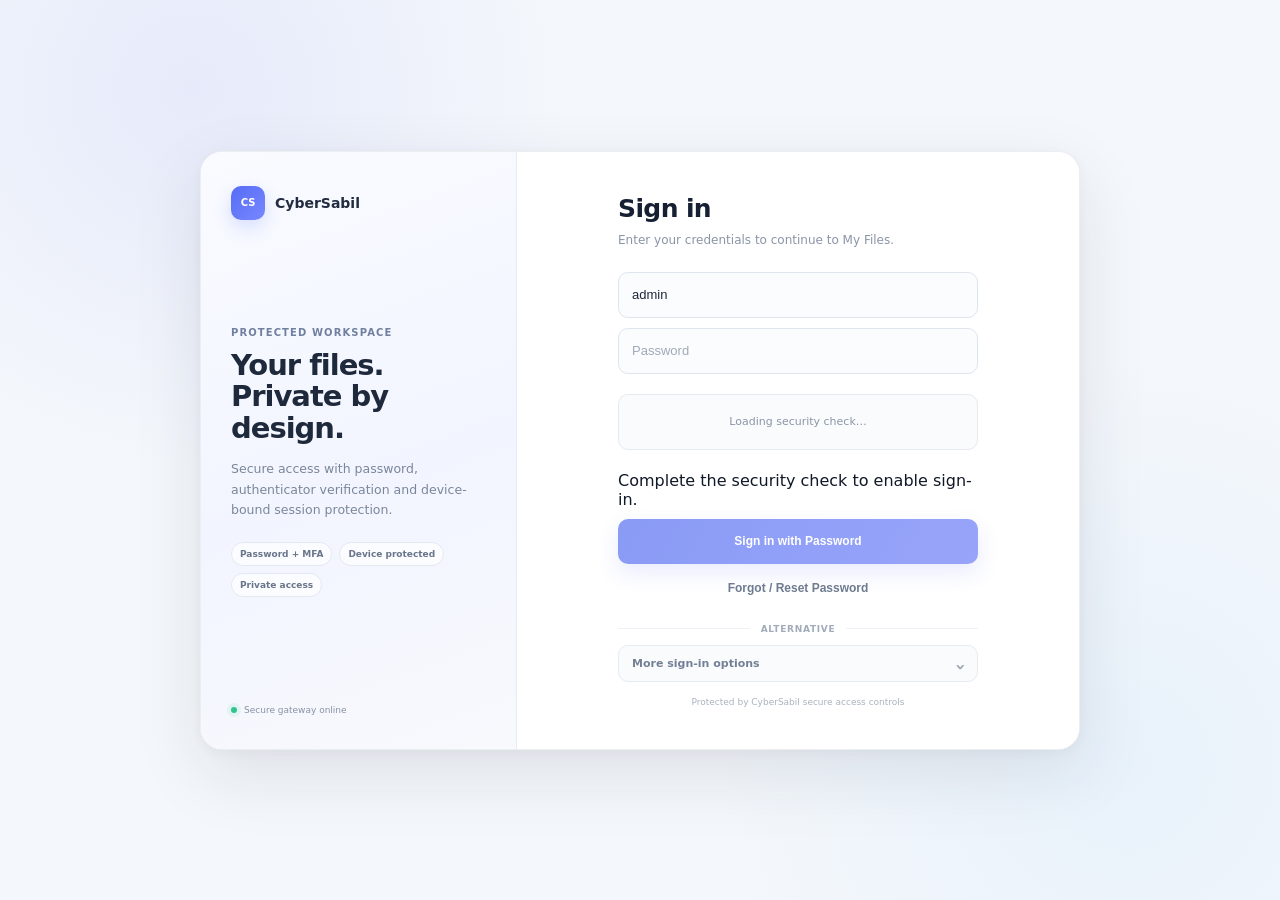
==== index.html @ 6f490ca5 "Refresh password auth asset version for global UX patch" ====
<!doctype html>
<html lang="en">
<head>
<meta charset="utf-8">
<meta name="viewport" content="width=device-width,initial-scale=1,viewport-fit=cover">
<meta name="referrer" content="no-referrer">
<meta http-equiv="Content-Security-Policy" content="default-src 'self'; script-src 'self' https://challenges.cloudflare.com; style-src 'self'; img-src 'self' data:; connect-src https://cybersabil-myfile-gateway.multi4u121.workers.dev https://challenges.cloudflare.com; frame-src https://cybersabil-myfile-gateway.multi4u121.workers.dev https://challenges.cloudflare.com; object-src 'none'; base-uri 'none'; form-action 'none';">
<title>CyberSabil Public Files</title>
<link rel="stylesheet" href="./style.css">
<link rel="stylesheet" href="./premium-auth.css?v=ui2">
</head>
<body>

<header class="topbar">
  <div class="brand">CyberSabil Public Files</div>
  <div class="path" id="breadcrumbs"></div>
  <input id="search" class="search" type="search" placeholder="Search…" autocomplete="off">
  <button class="btn" id="backBtn" type="button">← Back</button>
  <button class="btn" id="refreshBtn" type="button">↻ Refresh</button>
  <button class="btn" id="viewBtn" type="button">☷ List</button>
  <button class="btn" id="logoutBtn" type="button">Logout</button>
</header>

<section id="authLayer" class="auth-layer">
  <div class="auth-card">
    <div class="auth-title">CyberSabil My Files</div>
    <div id="authText" class="auth-text">Checking secure portal…</div>
    <div id="setupBox" class="hidden">
      <label for="setupCode">One-time setup code</label>
      <input id="setupCode" class="auth-input" type="password" autocomplete="off">
      <button id="setupBtn" class="auth-primary" type="button">Create Passkey</button>
    </div>
    <button id="loginBtn" class="auth-primary hidden" type="button">Unlock with Passkey</button>
    <div id="turnstileBox"></div>
    <div id="authMsg" class="auth-msg"></div>
  </div>
</section>

<main id="filesArea" class="content hidden">
  <div id="main" class="loading">Loading files…</div>
</main>

<div id="previewModal" class="preview-modal hidden" role="dialog" aria-modal="true">
  <div class="preview-box">
    <div class="preview-head">
      <div id="previewTitle" class="preview-title">Preview</div>
      <button id="closePreview" class="btn" type="button">Close</button>
    </div>
    <iframe id="previewFrame" title="File preview"></iframe>
  </div>
</div>
<iframe id="downloadFrame" class="download-frame" title="download"></iframe>

<script src="https://challenges.cloudflare.com/turnstile/v0/api.js?render=explicit" defer></script>
<script src="./simplewebauthn-browser.js" defer></script>
<script src="./qrcode.min.js?v=1.5.4"></script>
<script src="./mfa-shim.js?v=qr2"></script>
<script src="./password-auth.js?v=pw3-globalux"></script>
<script src="./premium-auth.js?v=ui2"></script>
<script src="./app.js" defer></script>
</body>
</html>
---- style.css ----
:root{
  --bg:#f4f5f7;--panel:#fff;--line:#d9dde3;--text:#20242a;--muted:#6f7782;
  --accent:#2f6fed;--accent2:#174ea6;--hover:#edf3ff
}
*{box-sizing:border-box}
html,body{margin:0;padding:0}
body{
  font-family:Inter,ui-sans-serif,system-ui,-apple-system,BlinkMacSystemFont,"Segoe UI",Roboto,Arial,sans-serif;
  background:var(--bg);color:var(--text)
}

/* Exactly one ultra-compact top strip, no blank margin above */
.topbar{
  margin:0;
  padding:0 5px;
  height:5mm;
  min-height:5mm;
  max-height:5mm;
  display:flex;
  align-items:center;
  gap:5px;
  overflow:hidden;
  background:#2c2f33;
  color:#fff;
  border-bottom:1px solid #202327
}
.brand{
  font-size:10px;
  line-height:1;
  font-weight:750;
  white-space:nowrap
}
.path{
  display:flex;
  align-items:center;
  gap:1px;
  min-width:0;
  flex:1 1 auto;
  overflow:hidden;
  white-space:nowrap
}
.crumb{
  border:0;
  background:transparent;
  color:#fff;
  border-radius:3px;
  padding:1px 3px;
  cursor:pointer;
  font-size:10px;
  line-height:1;
  font-weight:650;
  white-space:nowrap
}
.crumb:hover{background:#3b4046}
.sep{color:#aeb4bb;font-size:9px;line-height:1}
.btn{
  border:1px solid #555a60;
  background:#3a3e43;
  color:#fff;
  border-radius:3px;
  height:4mm;
  min-height:4mm;
  padding:0 4px;
  cursor:pointer;
  font-size:9px;
  line-height:1;
  font-weight:650;
  white-space:nowrap
}
.btn:disabled{opacity:.4;cursor:not-allowed}

/* Keep search logic available but remove its visual row */
.search{display:none}

.content{padding:5px 6px}
.grid{
  display:grid;
  grid-template-columns:repeat(auto-fill,minmax(105px,1fr));
  gap:4px
}
.item{
  min-height:112px;
  display:flex;
  flex-direction:column;
  align-items:center;
  justify-content:flex-start;
  padding:5px 3px 4px;
  border:1px solid transparent;
  border-radius:6px;
  background:transparent
}
.item.folder{cursor:pointer}
.item:hover{background:var(--hover);border-color:#dbe7ff}
.icon{
  height:42px;
  display:flex;
  align-items:center;
  justify-content:center;
  font-size:38px;
  line-height:1
}
.name{
  margin-top:3px;
  width:100%;
  text-align:center;
  font-size:11px;
  font-weight:700;
  line-height:1.25;
  overflow-wrap:anywhere
}
.sub{
  margin-top:1px;
  width:100%;
  text-align:center;
  font-size:9px;
  color:var(--muted)
}
.actions{
  display:flex;
  gap:3px;
  justify-content:center;
  flex-wrap:nowrap;
  margin-top:4px
}
.action{
  text-decoration:none;
  font-size:9px;
  font-weight:750;
  color:var(--accent);
  border:1px solid #cbdcff;
  background:#fff;
  padding:2px 5px;
  border-radius:4px;
  cursor:pointer
}
.action:hover{background:#f7faff;color:var(--accent2)}
.action.secondary{color:#505761;border-color:#d7dbe1}

.list.grid{
  display:block;
  border:1px solid var(--line);
  border-radius:9px;
  overflow:hidden;
  background:#fff
}
.list .item{
  min-height:auto;
  display:grid;
  grid-template-columns:32px minmax(150px,1fr) 75px 135px 155px;
  align-items:center;
  gap:6px;
  padding:4px 7px;
  border-radius:0;
  border:0;
  border-bottom:1px solid #eceff3
}
.list .item:last-child{border-bottom:0}
.list .icon{height:auto;font-size:22px;justify-content:flex-start}
.list .name,.list .sub{text-align:left;margin:0}
.list .actions{margin:0;justify-content:flex-start}

.empty,.error{
  max-width:720px;
  margin:20px auto;
  text-align:center;
  background:#fff;
  border:1px solid var(--line);
  border-radius:12px;
  padding:16px
}
.loading{
  display:flex;
  justify-content:center;
  align-items:center;
  min-height:100px;
  color:var(--muted);
  font-weight:650
}

@media(max-width:760px){
  .topbar{padding:0 3px;gap:3px}
  .brand{font-size:9px}
  .crumb{font-size:9px;padding:1px 2px}
  .btn{font-size:8px;padding:0 3px}
  .content{padding:4px 5px}
  .grid{grid-template-columns:repeat(auto-fill,minmax(96px,1fr));gap:3px}
  .item{min-height:108px}
  .list .item{grid-template-columns:38px 1fr 95px}
  .list .item .modified,.list .item .actions{display:none}
}

/* Maximum-density file grid */
.grid{align-items:start}
.item{max-width:140px;justify-self:stretch}
.name{min-height:0}
.sub{line-height:1.05}
.actions{width:100%;align-items:center}
.action{line-height:1.05;white-space:nowrap}
@media(min-width:1200px){
  .grid{grid-template-columns:repeat(auto-fill,minmax(100px,1fr))}
  .item{max-width:125px}
}


/* Screenshot-tuned ultra dense layout */
.content{padding:2px 4px}
.grid{
  grid-template-columns:repeat(auto-fill,minmax(82px,1fr));
  gap:2px;
}
.item{
  min-height:78px;
  max-width:none;
  padding:3px 2px 3px;
  border-radius:4px;
}
.icon{
  height:32px;
  font-size:28px;
}
.name{
  margin-top:1px;
  font-size:10px;
  line-height:1.05;
  max-height:22px;
  overflow:hidden;
}
.grid .sub{display:none}
.actions{
  gap:2px;
  margin-top:2px;
  flex-wrap:nowrap;
}
.action{
  font-size:8px;
  line-height:1;
  padding:1px 3px;
  border-radius:3px;
  min-height:15px;
}
.list .sub{display:block}
.list .item{
  min-height:30px;
  grid-template-columns:28px minmax(150px,1fr) 65px 120px 120px;
  gap:4px;
  padding:3px 6px;
}
.list .icon{font-size:18px}
.list .name{font-size:10px;max-height:none}
.list .action{font-size:8px;padding:1px 3px}
@media(min-width:1200px){
  .grid{grid-template-columns:repeat(auto-fill,minmax(80px,1fr))}
}
@media(max-width:760px){
  .grid{grid-template-columns:repeat(auto-fill,minmax(78px,1fr));gap:2px}
  .item{min-height:76px}
}


/* Final compact tuning: same box feel, larger buttons, less inner empty space */
.grid{
  grid-template-columns:repeat(auto-fill,minmax(82px,1fr));
  gap:2px;
}
.item{
  min-height:76px;
  padding:2px 2px 2px !important;
  border-radius:4px;
}
.icon{
  height:28px !important;
  font-size:24px !important;
  margin:0 !important;
}
.name{
  margin-top:0 !important;
  font-size:10px !important;
  line-height:1.02 !important;
  max-height:20px !important;
}
.grid .sub{
  display:none !important;
}
.actions{
  gap:2px !important;
  margin-top:1px !important;
  margin-bottom:0 !important;
  flex-wrap:nowrap !important;
}
.action{
  font-size:9px !important;
  line-height:1 !important;
  padding:2px 5px !important;
  min-height:18px !important;
  border-radius:4px !important;
}
.action.secondary{
  padding:2px 5px !important;
}
@media(max-width:760px){
  .item{
    min-height:74px !important;
    padding:2px 2px 2px !important;
  }
  .action{
    font-size:9px !important;
    padding:2px 4px !important;
    min-height:18px !important;
  }
}


/* Final action-area tightening: use almost full card width for buttons */
.item{
  padding:2px 1px 1px !important;
}
.icon{
  margin-top:0 !important;
  margin-bottom:0 !important;
}
.name{
  margin-top:0 !important;
  margin-bottom:0 !important;
}
.actions{
  width:100% !important;
  padding:0 1px !important;
  gap:2px !important;
  margin-top:1px !important;
  margin-bottom:0 !important;
  justify-content:stretch !important;
  align-items:stretch !important;
}
.action{
  flex:1 1 0 !important;
  min-width:0 !important;
  width:auto !important;
  display:inline-flex !important;
  align-items:center !important;
  justify-content:center !important;
  padding:2px 2px !important;
  min-height:18px !important;
}
.grid .item .actions .action:only-child{
  width:100% !important;
  flex:1 1 100% !important;
}
.grid .item.folder .actions .action{
  flex:1 1 0 !important;
}
@media(max-width:760px){
  .actions{
    width:100% !important;
    padding:0 1px !important;
    gap:2px !important;
  }
  .action{
    padding:2px 2px !important;
    min-height:18px !important;
    flex:1 1 0 !important;
  }
}


/* DEBUG COLOR VERSION - for visual spacing inspection */
body{
  background:#79d96b !important; /* full page green */
}
.topbar{
  background:#1f4d2d !important;
  border-bottom:2px solid #0c2a14 !important;
}
.content{
  background:#8fe487 !important;
}
.grid{
  background:#b8f2b0 !important;
  padding:2px !important;
  border:2px dashed #2e7d32 !important;
}
.item{
  border:2px solid rgba(0,0,0,.18) !important;
}
.grid .item:nth-child(6n+1){background:#ffd6d6 !important;}
.grid .item:nth-child(6n+2){background:#d6e4ff !important;}
.grid .item:nth-child(6n+3){background:#fff0b8 !important;}
.grid .item:nth-child(6n+4){background:#d9f7be !important;}
.grid .item:nth-child(6n+5){background:#f4d6ff !important;}
.grid .item:nth-child(6n+6){background:#d6fff5 !important;}

.icon{
  background:rgba(255,255,255,.45) !important;
  border:1px dashed rgba(0,0,0,.18) !important;
}
.name{
  background:rgba(255,255,255,.55) !important;
  border:1px dashed rgba(0,0,0,.14) !important;
}
.actions{
  background:rgba(0,0,0,.06) !important;
  border:1px dashed rgba(0,0,0,.14) !important;
}
.action{
  border:1px solid rgba(0,0,0,.25) !important;
}
.item.folder .action.secondary{background:#fff !important;color:#000 !important;}
.item.folder .action:not(.secondary){background:#1f6fff !important;color:#fff !important;}
.item:not(.folder) .action.secondary{background:#fff !important;color:#000 !important;}
.item:not(.folder) .action:not(.secondary){background:#ff9f1a !important;color:#111 !important;}

.path{
  background:rgba(255,255,255,.08) !important;
  border:1px dashed rgba(255,255,255,.28) !important;
}
.crumb{
  background:#375f47 !important;
  border:1px solid rgba(255,255,255,.24) !important;
}
.btn{
  background:#4d5966 !important;
  border:1px solid #9fb0bf !important;
}


/* USER-GUIDED TUNING */
.item{
  padding:1px 0 0 0 !important;      /* remove left/right inner margin of pink card */
}
.name{
  margin-top:0 !important;
  margin-bottom:0 !important;
}
.actions{
  width:100% !important;
  padding:0 !important;              /* remove left/right margin around button row */
  margin-top:1px !important;
  margin-bottom:0 !important;
  gap:1px !important;                /* almost no gap between Open and ZIP */
  justify-content:stretch !important;
  align-items:stretch !important;
}
.action{
  flex:1 1 0 !important;
  min-width:0 !important;
  width:auto !important;
  display:flex !important;
  align-items:center !important;
  justify-content:center !important;
  padding:0 1px !important;          /* remove extra padding around text */
  min-height:16px !important;
  line-height:1 !important;
  font-size:10px !important;         /* text slightly larger */
  border-radius:2px !important;
  margin:0 !important;
}
.grid .item .actions .action:only-child{
  flex:1 1 100% !important;
  width:100% !important;
}
.item.folder .actions .action{
  flex:1 1 0 !important;
}


/* EXTRA BUTTON TIGHTENING */
.actions{
  padding:0 !important;
  margin:0 !important;
  gap:1px !important;
}
.action{
  padding:0 !important;              /* remove inner box margin/padding */
  margin:0 !important;
  min-height:14px !important;
  height:14px !important;
  line-height:14px !important;
  font-size:11px !important;         /* bigger text */
  border-radius:1px !important;
  letter-spacing:0 !important;
}
.action.secondary{
  padding:0 !important;
}
.action span{
  margin:0 !important;
  padding:0 !important;
}


/* BUTTON FINAL TIGHTENING */
.action{
  padding:0 !important;              /* remove inner margin/padding */
  margin:0 !important;
  min-height:13px !important;
  height:13px !important;
  line-height:13px !important;
  font-size:12px !important;         /* bigger text */
  font-weight:800 !important;
  border-radius:1px !important;
}
.action.secondary{
  padding:0 !important;
}
.actions{
  gap:1px !important;
  padding:0 !important;
  margin:0 !important;
}


/* Move Open / ZIP / Download row lower inside the card */
.item{
  min-height:82px !important;
}
.actions{
  margin-top:4px !important;   /* push buttons lower */
}


/* FINAL CLEAN PREMIUM THEME + shorter cards */
body{
  background:#f5f7fb !important;
  color:#1f2937 !important;
}
.topbar{
  background:linear-gradient(180deg,#172033 0%, #101827 100%) !important;
  border-bottom:1px solid rgba(255,255,255,.08) !important;
  box-shadow:0 2px 10px rgba(0,0,0,.08) !important;
}
.content{
  background:transparent !important;
}
.grid{
  background:transparent !important;
  border:0 !important;
  padding:2px !important;
}

/* Remove debug backgrounds */
.item,
.grid .item:nth-child(6n+1),
.grid .item:nth-child(6n+2),
.grid .item:nth-child(6n+3),
.grid .item:nth-child(6n+4),
.grid .item:nth-child(6n+5),
.grid .item:nth-child(6n+6){
  background:#ffffff !important;
  border:1px solid #dbe4f0 !important;
  box-shadow:0 1px 2px rgba(16,24,40,.05), 0 3px 10px rgba(16,24,40,.04) !important;
}
.item:hover{
  background:#fbfdff !important;
  border-color:#bfd1ea !important;
  box-shadow:0 2px 6px rgba(16,24,40,.07), 0 6px 18px rgba(16,24,40,.06) !important;
}
.icon,
.name,
.actions,
.path,
.crumb{
  background:transparent !important;
  border-color:transparent !important;
}
.crumb{
  color:#f8fbff !important;
}
.crumb:hover{
  background:rgba(255,255,255,.08) !important;
}
.btn{
  background:#23304a !important;
  border:1px solid rgba(255,255,255,.14) !important;
  color:#fff !important;
}
.btn:hover{
  background:#2b3a58 !important;
}

/* Shorter card from bottom */
.item{
  min-height:74px !important;
  padding:2px 0 0 0 !important;
  border-radius:6px !important;
}
.icon{
  height:24px !important;
  font-size:22px !important;
}
.name{
  margin-top:0 !important;
  margin-bottom:0 !important;
  font-size:10px !important;
  line-height:1.02 !important;
  max-height:20px !important;
}

/* Keep button row lower but remove bottom margin */
.actions{
  width:100% !important;
  padding:0 !important;
  margin-top:4px !important;
  margin-bottom:0 !important;
  gap:1px !important;
}
.action{
  margin:0 !important;
  padding:0 1px !important;
  min-height:13px !important;
  height:13px !important;
  line-height:13px !important;
  font-size:12px !important;
  font-weight:800 !important;
  border-radius:2px !important;
  box-shadow:none !important;
}
.action.secondary{
  background:#ffffff !important;
  color:#0f172a !important;
  border:1px solid #cfd8e6 !important;
}
.item.folder .action:not(.secondary){
  background:linear-gradient(180deg,#3b82f6 0%, #2563eb 100%) !important;
  color:#fff !important;
  border:1px solid #1d4ed8 !important;
}
.item:not(.folder) .action:not(.secondary){
  background:linear-gradient(180deg,#f59e0b 0%, #ea8a00 100%) !important;
  color:#fff !important;
  border:1px solid #cf7500 !important;
}
.action:hover{
  filter:brightness(.98) !important;
}

/* list view */
.list.grid{
  background:#fff !important;
  border:1px solid #dde6f1 !important;
  box-shadow:0 2px 10px rgba(16,24,40,.04) !important;
}
.list .item{
  min-height:28px !important;
  padding:3px 6px !important;
  box-shadow:none !important;
  border-left:0 !important;
  border-right:0 !important;
  border-top:0 !important;
  border-bottom:1px solid #edf2f7 !important;
}
.list .item:last-child{
  border-bottom:0 !important;
}
.list .sub{
  display:block !important;
  color:#64748b !important;
}


/* Softer button text + push button row lower */
.item{
  display:flex !important;
  flex-direction:column !important;
  justify-content:flex-start !important;
  min-height:74px !important;
  padding:2px 0 0 0 !important;
}
.icon{
  margin-bottom:0 !important;
}
.name{
  margin-bottom:0 !important;
}
.actions{
  margin-top:auto !important;   /* push buttons to bottom */
  margin-bottom:0 !important;
  padding-bottom:0 !important;
  width:100% !important;
  gap:1px !important;
}
.action{
  font-size:11px !important;
  font-weight:600 !important;   /* standard, less heavy */
  min-height:13px !important;
  height:13px !important;
  line-height:13px !important;
  padding:0 1px !important;
  margin:0 !important;
}
.action.secondary{
  font-weight:600 !important;
}


/* Premium typography + nicer buttons */
body{
  -webkit-font-smoothing:antialiased;
  -moz-osx-font-smoothing:grayscale;
  text-rendering:optimizeLegibility;
}

.brand{
  font-weight:700 !important;
  letter-spacing:.15px !important;
  color:#f8fbff !important;
}
.crumb{
  font-weight:600 !important;
  letter-spacing:.1px !important;
}
.name{
  font-size:10px !important;
  font-weight:600 !important;
  color:#0f172a !important;
  letter-spacing:.05px !important;
}
.sub{
  color:#64748b !important;
  font-weight:500 !important;
}

.action{
  font-size:10px !important;
  font-weight:600 !important;
  letter-spacing:.1px !important;
  min-height:15px !important;
  height:15px !important;
  line-height:15px !important;
  padding:0 4px !important;
  border-radius:3px !important;
  box-shadow:
    0 1px 1px rgba(16,24,40,.06),
    inset 0 1px 0 rgba(255,255,255,.18) !important;
  transition:all .14s ease !important;
}
.action:hover{
  transform:translateY(-.5px);
  box-shadow:
    0 2px 4px rgba(16,24,40,.10),
    inset 0 1px 0 rgba(255,255,255,.18) !important;
}
.action.secondary{
  background:linear-gradient(180deg,#ffffff 0%, #f5f7fb 100%) !important;
  color:#111827 !important;
  border:1px solid #cfd8e6 !important;
}
.item.folder .action:not(.secondary){
  background:linear-gradient(180deg,#4f8dfd 0%, #2563eb 100%) !important;
  color:#ffffff !important;
  border:1px solid #1d4ed8 !important;
}
.item:not(.folder) .action:not(.secondary){
  background:linear-gradient(180deg,#f8b23e 0%, #f59e0b 100%) !important;
  color:#ffffff !important;
  border:1px solid #d78700 !important;
}
.btn{
  font-weight:600 !important;
  letter-spacing:.1px !important;
}


/* Button row lower in card + responsive confirmation tuning */
.item{
  display:flex !important;
  flex-direction:column !important;
  justify-content:flex-start !important;
  min-height:76px !important;
}
.icon{
  flex:0 0 auto !important;
}
.name{
  flex:0 0 auto !important;
  margin-bottom:0 !important;
}
.actions{
  margin-top:auto !important;   /* push button row to the bottom */
  margin-bottom:0 !important;
  padding-bottom:0 !important;
  width:100% !important;
  gap:1px !important;
}

/* Tablet */
@media (min-width: 761px) and (max-width: 1100px){
  .grid{
    grid-template-columns:repeat(auto-fill,minmax(96px,1fr)) !important;
    gap:4px !important;
  }
  .item{
    min-height:78px !important;
  }
  .action{
    min-height:16px !important;
    height:16px !important;
    line-height:16px !important;
    font-size:10px !important;
  }
}

/* Mobile */
@media (max-width: 760px){
  .topbar{
    height:auto !important;
    min-height:5mm !important;
    max-height:none !important;
    flex-wrap:wrap !important;
    padding:2px 4px !important;
    gap:3px !important;
  }
  .path{
    order:10 !important;
    flex:1 1 100% !important;
  }
  .grid{
    grid-template-columns:repeat(auto-fill,minmax(86px,1fr)) !important;
    gap:3px !important;
  }
  .item{
    min-height:80px !important;
  }
  .action{
    min-height:16px !important;
    height:16px !important;
    line-height:16px !important;
    font-size:10px !important;
  }
}


/* ===== PREMIUM DELUXE THEME ===== */
:root{
  --page-bg-1:#eef4ff;
  --page-bg-2:#f8fbff;
  --page-bg-3:#f3f6fb;
  --card-bg:rgba(255,255,255,.96);
  --card-border:#dbe6f4;
  --card-border-hover:#b8cceb;
  --card-shadow:0 2px 8px rgba(15,23,42,.06), 0 10px 28px rgba(15,23,42,.06);
  --card-shadow-hover:0 4px 12px rgba(15,23,42,.08), 0 16px 36px rgba(37,99,235,.10);
  --text-strong:#0f172a;
  --text-mid:#475569;
  --line-soft:#e8eef7;
  --blue-1:#4f8dfd;
  --blue-2:#2563eb;
  --gold-1:#f8b548;
  --gold-2:#f59e0b;
  --header-1:#0f172a;
  --header-2:#172554;
}

/* Rich page background */
body{
  background:
    radial-gradient(circle at top left, rgba(79,141,253,.18) 0, rgba(79,141,253,0) 28%),
    radial-gradient(circle at top right, rgba(248,181,72,.16) 0, rgba(248,181,72,0) 26%),
    linear-gradient(180deg, var(--page-bg-1) 0%, var(--page-bg-2) 48%, var(--page-bg-3) 100%) !important;
  color:var(--text-strong) !important;
}

/* Premium dark top bar */
.topbar{
  background:
    linear-gradient(180deg, rgba(255,255,255,.05) 0%, rgba(255,255,255,0) 100%),
    linear-gradient(135deg, var(--header-1) 0%, #172554 52%, #1e3a8a 100%) !important;
  border-bottom:1px solid rgba(255,255,255,.08) !important;
  box-shadow:
    0 1px 0 rgba(255,255,255,.06) inset,
    0 10px 24px rgba(15,23,42,.18) !important;
}
.brand{
  color:#ffffff !important;
  font-weight:700 !important;
  letter-spacing:.18px !important;
  text-shadow:0 1px 0 rgba(0,0,0,.2);
}
.path{gap:2px !important}
.crumb{
  color:#eff6ff !important;
  border-radius:4px !important;
  padding:1px 5px !important;
  font-weight:600 !important;
}
.crumb:hover{
  background:rgba(255,255,255,.12) !important;
}
.sep{
  color:rgba(255,255,255,.55) !important;
}

/* Top controls */
.btn{
  background:linear-gradient(180deg, rgba(255,255,255,.14) 0%, rgba(255,255,255,.06) 100%) !important;
  border:1px solid rgba(255,255,255,.16) !important;
  color:#ffffff !important;
  border-radius:5px !important;
  box-shadow:
    0 1px 0 rgba(255,255,255,.08) inset,
    0 1px 2px rgba(0,0,0,.14) !important;
}
.btn:hover{
  background:linear-gradient(180deg, rgba(255,255,255,.20) 0%, rgba(255,255,255,.10) 100%) !important;
}

/* Content spacing */
.content{
  padding:8px 10px !important;
}

/* Rich premium cards */
.grid{
  gap:6px !important;
  background:transparent !important;
  border:0 !important;
}
.item{
  background:var(--card-bg) !important;
  border:1px solid var(--card-border) !important;
  box-shadow:var(--card-shadow) !important;
  backdrop-filter:blur(8px);
  -webkit-backdrop-filter:blur(8px);
  border-radius:8px !important;
  overflow:hidden;
  transition:
    transform .18s ease,
    box-shadow .18s ease,
    border-color .18s ease,
    background .18s ease !important;
}
.item:hover{
  transform:translateY(-1px);
  border-color:var(--card-border-hover) !important;
  box-shadow:var(--card-shadow-hover) !important;
  background:#ffffff !important;
}
.icon{
  position:relative;
}
.icon::before{
  content:"";
  position:absolute;
  inset:0 10%;
  border-radius:8px;
  background:
    linear-gradient(180deg, rgba(79,141,253,.08), rgba(79,141,253,0)),
    linear-gradient(180deg, rgba(255,255,255,.65), rgba(255,255,255,0));
  pointer-events:none;
}
.name{
  color:var(--text-strong) !important;
  font-weight:600 !important;
  letter-spacing:.04px !important;
}
.sub{
  color:var(--text-mid) !important;
}

/* Premium action row */
.actions{
  margin-top:auto !important;
  gap:2px !important;
  padding:0 1px 1px 1px !important;
}
.action{
  font-size:10px !important;
  font-weight:600 !important;
  border-radius:3px !important;
  min-height:16px !important;
  height:16px !important;
  line-height:16px !important;
  padding:0 4px !important;
  box-shadow:
    0 1px 0 rgba(255,255,255,.25) inset,
    0 1px 2px rgba(15,23,42,.08) !important;
  transition:
    transform .14s ease,
    filter .14s ease,
    box-shadow .14s ease !important;
}
.action:hover{
  transform:translateY(-.5px);
  filter:brightness(.99);
  box-shadow:
    0 1px 0 rgba(255,255,255,.24) inset,
    0 2px 5px rgba(15,23,42,.12) !important;
}
.action.secondary{
  background:linear-gradient(180deg,#ffffff 0%, #f5f8fc 100%) !important;
  color:#0f172a !important;
  border:1px solid #d3deec !important;
}
.item.folder .action:not(.secondary){
  background:linear-gradient(180deg, var(--blue-1) 0%, var(--blue-2) 100%) !important;
  color:#ffffff !important;
  border:1px solid #1d4ed8 !important;
}
.item:not(.folder) .action:not(.secondary){
  background:linear-gradient(180deg, var(--gold-1) 0%, var(--gold-2) 100%) !important;
  color:#ffffff !important;
  border:1px solid #d88700 !important;
}

/* Make list view premium too */
.list.grid{
  background:rgba(255,255,255,.94) !important;
  border:1px solid var(--card-border) !important;
  border-radius:10px !important;
  box-shadow:var(--card-shadow) !important;
}
.list .item{
  background:transparent !important;
  box-shadow:none !important;
  border:0 !important;
  border-bottom:1px solid var(--line-soft) !important;
  border-radius:0 !important;
}
.list .item:last-child{
  border-bottom:0 !important;
}

/* Empty/error state refinement */
.empty,.error{
  background:rgba(255,255,255,.94) !important;
  border:1px solid var(--card-border) !important;
  box-shadow:var(--card-shadow) !important;
  color:var(--text-strong) !important;
}
.loading{
  color:#334155 !important;
}

/* Better responsive polish */
@media (min-width: 761px) and (max-width: 1100px){
  .content{padding:7px 8px !important}
  .grid{gap:5px !important}
  .item{border-radius:7px !important}
}
@media (max-width:760px){
  .content{padding:6px 6px !important}
  .grid{gap:4px !important}
  .item{border-radius:7px !important}
  .action{
    min-height:16px !important;
    height:16px !important;
    line-height:16px !important;
  }
}


/* CLEAN THEME: keep hover effects, remove flashy premium background colors */
body{
  background:#f3f4f6 !important;
  color:#111827 !important;
}

.topbar{
  background:#1f2937 !important;
  border-bottom:1px solid #111827 !important;
  box-shadow:none !important;
}
.brand,
.crumb,
.sep,
.btn{
  text-shadow:none !important;
}
.crumb{
  color:#f9fafb !important;
  background:transparent !important;
  border-color:transparent !important;
}
.crumb:hover{
  background:rgba(255,255,255,.08) !important;
}
.btn{
  background:#374151 !important;
  border:1px solid #4b5563 !important;
  color:#ffffff !important;
  box-shadow:none !important;
}
.btn:hover{
  background:#4b5563 !important;
}

.content,
.grid,
.list.grid{
  background:transparent !important;
  border:0 !important;
  box-shadow:none !important;
}

.item,
.grid .item:nth-child(6n+1),
.grid .item:nth-child(6n+2),
.grid .item:nth-child(6n+3),
.grid .item:nth-child(6n+4),
.grid .item:nth-child(6n+5),
.grid .item:nth-child(6n+6){
  background:#ffffff !important;
  border:1px solid #d1d5db !important;
  box-shadow:none !important;
  backdrop-filter:none !important;
  -webkit-backdrop-filter:none !important;
}

/* Keep hover only */
.item:hover{
  background:#ffffff !important;
  border-color:#93c5fd !important;
  box-shadow:0 4px 10px rgba(0,0,0,.08) !important;
  transform:translateY(-1px) !important;
}

.icon::before{
  display:none !important;
}

.name{
  color:#111827 !important;
}
.sub{
  color:#6b7280 !important;
}

/* Clean buttons, hover retained */
.action{
  box-shadow:none !important;
  transition:all .14s ease !important;
}
.action:hover{
  transform:translateY(-.5px) !important;
  box-shadow:0 2px 6px rgba(0,0,0,.12) !important;
  filter:none !important;
}
.action.secondary{
  background:#ffffff !important;
  color:#111827 !important;
  border:1px solid #cbd5e1 !important;
}
.item.folder .action:not(.secondary){
  background:#2563eb !important;
  color:#ffffff !important;
  border:1px solid #1d4ed8 !important;
}
.item:not(.folder) .action:not(.secondary){
  background:#f59e0b !important;
  color:#ffffff !important;
  border:1px solid #d97706 !important;
}

.empty,.error{
  background:#ffffff !important;
  border:1px solid #d1d5db !important;
  box-shadow:none !important;
}
.loading{
  color:#374151 !important;
}


/* MOBILE FIX: always show Open / ZIP / Download actions */
@media (max-width:760px){
  .list .item .actions{
    display:flex !important;
  }

  .list .item{
    grid-template-columns:30px minmax(0,1fr) auto !important;
    gap:4px !important;
    align-items:center !important;
  }

  .list .item .size,
  .list .item .modified{
    display:none !important;
  }

  .list .actions{
    width:auto !important;
    min-width:58px !important;
    margin:0 !important;
    padding:0 !important;
    justify-content:flex-end !important;
  }

  .list .action{
    display:inline-flex !important;
    min-width:27px !important;
    height:17px !important;
    min-height:17px !important;
    line-height:17px !important;
    padding:0 4px !important;
    font-size:10px !important;
  }

  .grid .actions{
    display:flex !important;
  }
}


/* SAME 5mm HEADER HEIGHT + SEARCH IN SAME LINE ON DESKTOP/MOBILE */
.topbar{
  height:5mm !important;
  min-height:5mm !important;
  max-height:5mm !important;
  flex-wrap:nowrap !important;
  padding:0 3px !important;
  gap:3px !important;
  overflow:hidden !important;
}

.brand{
  flex:0 0 auto !important;
}

.path{
  order:0 !important;
  flex:1 1 auto !important;
  min-width:0 !important;
  overflow:hidden !important;
  white-space:nowrap !important;
}

.search{
  display:block !important;
  flex:0 0 105px !important;
  width:105px !important;
  min-width:0 !important;
  height:4mm !important;
  padding:0 5px !important;
  margin:0 !important;
  border:1px solid #4b5563 !important;
  border-radius:4px !important;
  background:#ffffff !important;
  color:#111827 !important;
  font-size:9px !important;
  line-height:1 !important;
  outline:none !important;
}

.search:focus{
  border-color:#60a5fa !important;
  box-shadow:0 0 0 1px rgba(96,165,250,.35) !important;
}

.btn{
  flex:0 0 auto !important;
}

/* Tablet: still exactly one line */
@media (min-width:761px) and (max-width:1100px){
  .topbar{
    height:5mm !important;
    min-height:5mm !important;
    max-height:5mm !important;
    flex-wrap:nowrap !important;
  }
  .search{
    flex-basis:90px !important;
    width:90px !important;
    font-size:8.5px !important;
  }
}

/* Mobile: one line only, same 5mm header */
@media (max-width:760px){
  .topbar{
    height:5mm !important;
    min-height:5mm !important;
    max-height:5mm !important;
    flex-wrap:nowrap !important;
    padding:0 2px !important;
    gap:2px !important;
  }

  .brand{
    font-size:8px !important;
    line-height:1 !important;
  }

  .path{
    order:0 !important;
    flex:1 1 auto !important;
    min-width:0 !important;
  }

  .crumb{
    font-size:8px !important;
    padding:0 2px !important;
  }

  .sep{
    font-size:7px !important;
  }

  .search{
    flex:0 1 72px !important;
    width:72px !important;
    min-width:48px !important;
    height:4mm !important;
    padding:0 3px !important;
    font-size:8px !important;
    border-radius:3px !important;
  }

  .btn{
    height:4mm !important;
    min-height:4mm !important;
    padding:0 3px !important;
    font-size:7.5px !important;
    border-radius:3px !important;
  }
}

/* Very narrow phones: preserve one-line layout */
@media (max-width:420px){
  .brand{font-size:7.5px !important}
  .crumb{font-size:7.5px !important}
  .search{
    flex-basis:58px !important;
    width:58px !important;
    min-width:42px !important;
    font-size:7.5px !important;
  }
  .btn{
    padding:0 2px !important;
    font-size:7px !important;
  }
}


/* === Secure MyFile integration additions === */
.hidden{display:none!important}
.auth-layer{
  position:fixed; inset:5mm 0 0 0; z-index:40;
  display:flex; align-items:flex-start; justify-content:center;
  padding:10vh 12px 24px;
  background:
    radial-gradient(circle at top left, rgba(79,141,253,.18), transparent 30%),
    radial-gradient(circle at top right, rgba(248,181,72,.14), transparent 28%),
    linear-gradient(180deg,#eef4ff 0%,#f8fbff 50%,#f3f6fb 100%);
}
.auth-card{
  width:min(430px,calc(100vw - 24px));
  background:#fff; border:1px solid #dbe6f4; border-radius:10px;
  box-shadow:0 10px 35px rgba(15,23,42,.12);
  padding:18px;
}
.auth-title{font-size:18px;font-weight:750;color:#0f172a;margin-bottom:6px}
.auth-text,.auth-msg{font-size:12px;line-height:1.4;color:#64748b}
.auth-card label{display:block;font-size:11px;font-weight:650;color:#334155;margin:14px 0 5px}
.auth-input{
  width:100%;height:34px;border:1px solid #cbd5e1;border-radius:6px;
  padding:0 9px;background:#fff;color:#0f172a;outline:none;
}
.auth-input:focus{border-color:#60a5fa;box-shadow:0 0 0 2px rgba(96,165,250,.18)}
.auth-primary{
  width:100%;height:34px;margin-top:10px;border:1px solid #1d4ed8;border-radius:6px;
  background:linear-gradient(180deg,#4f8dfd 0%,#2563eb 100%);color:#fff;
  font-weight:700;cursor:pointer;
}
.auth-primary:disabled{opacity:.55;cursor:wait}
.auth-msg{min-height:18px;margin-top:10px;word-break:break-word}
.preview-modal{position:fixed;inset:0;z-index:60;background:rgba(2,6,23,.72);padding:2vh 2vw}
.preview-box{height:96vh;background:#fff;border-radius:8px;overflow:hidden;display:flex;flex-direction:column}
.preview-head{height:34px;min-height:34px;display:flex;align-items:center;gap:6px;padding:3px 5px;background:#101827;color:#fff}
.preview-title{flex:1;min-width:0;overflow:hidden;text-overflow:ellipsis;white-space:nowrap;font-size:11px;font-weight:650}
#previewFrame{width:100%;flex:1;border:0;background:#fff}
.download-frame{position:fixed;width:1px;height:1px;opacity:0;pointer-events:none;left:-20px;top:-20px}
.topbar.auth-mode .path,.topbar.auth-mode .search,.topbar.auth-mode #backBtn,.topbar.auth-mode #refreshBtn,.topbar.auth-mode #viewBtn,.topbar.auth-mode #logoutBtn{visibility:hidden;pointer-events:none}
@media(max-width:760px){
  .auth-layer{padding-top:8vh}
  .preview-modal{padding:0}
  .preview-box{height:100vh;border-radius:0}
}
---- premium-auth.css ----
/* CYBERSABIL_LIGHT_PREMIUM_AUTH_V3 */

:root {
  --bg: #f4f7fb;
  --card: #ffffff;
  --text: #172033;
  --muted: #7b8799;
  --line: #e7ebf1;
  --blue: #4f6df5;
  --blue2: #6b7cff;
}

#authLayer {
  position: fixed !important;
  inset: 0 !important;
  z-index: 999999 !important;
  display: flex !important;
  align-items: center !important;
  justify-content: center !important;
  overflow-y: auto !important;
  padding: 24px !important;
  box-sizing: border-box !important;

  background:
    radial-gradient(circle at 15% 10%, rgba(91,109,245,.09), transparent 28%),
    radial-gradient(circle at 88% 85%, rgba(91,180,255,.08), transparent 30%),
    #f4f7fb !important;
}

#authLayer[hidden],
#authLayer.hidden,
#authLayer.is-hidden {
  display: none !important;
}

#premiumAuthShell {
  width: min(880px, 100%);
  min-height: 505px;

  display: grid;
  grid-template-columns: 36% 64%;

  overflow: hidden;

  border: 1px solid rgba(28,42,66,.08);
  border-radius: 22px;

  background: #fff;

  box-shadow:
    0 24px 70px rgba(27,39,60,.10),
    0 3px 12px rgba(27,39,60,.04);

  animation: cyEnter .3s ease-out;
}

/* LEFT SIDE */

.premiumAuthHero {
  position: relative;

  padding: 34px 30px;

  display: flex;
  flex-direction: column;

  color: var(--text);

  border-right: 1px solid var(--line);

  background:
    linear-gradient(
      160deg,
      #f9fbff 0%,
      #f2f5ff 55%,
      #f8f9fd 100%
    );
}

.premiumBrand {
  display: flex;
  align-items: center;
  gap: 10px;

  font-size: 14px;
  font-weight: 700;
  color: #222c40;
}

.premiumBrandMark {
  width: 34px;
  height: 34px;

  display: grid;
  place-items: center;

  border-radius: 10px;

  color: #fff;
  font-size: 10px;
  font-weight: 800;

  background:
    linear-gradient(135deg,#556df5,#7887ff);

  box-shadow:
    0 7px 18px rgba(85,109,245,.20);
}

.premiumHeroMain {
  margin: auto 0;
}

.premiumEyebrow {
  margin-bottom: 12px;

  font-size: 10px;
  font-weight: 700;

  color: #7180a0;

  text-transform: uppercase;
  letter-spacing: .11em;
}

.premiumHeroMain h1 {
  margin: 0;

  max-width: 270px;

  color: #1e293b;

  font-size: 29px;
  line-height: 1.08;
  font-weight: 650;

  letter-spacing: -.035em;
}

.premiumHeroMain p {
  margin: 15px 0 0;

  max-width: 260px;

  color: #7a8699;

  font-size: 12.5px;
  line-height: 1.65;
}

.premiumTrustRow {
  display: flex;
  flex-wrap: wrap;
  gap: 7px;

  margin-top: 21px;
}

.premiumTrustChip {
  padding: 6px 8px;

  border: 1px solid #e3e8f2;
  border-radius: 999px;

  background: rgba(255,255,255,.72);

  color: #68758a;

  font-size: 9px;
  font-weight: 600;
}

.premiumHeroFoot {
  display: flex;
  align-items: center;
  gap: 7px;

  color: #8792a4;

  font-size: 9px;
}

.premiumLiveDot {
  width: 6px;
  height: 6px;

  border-radius: 50%;

  background: #32c48d;

  box-shadow:
    0 0 0 4px rgba(50,196,141,.09);
}

/* LOGIN SIDE */

.premiumAuthPane {
  display: flex;
  align-items: center;
  justify-content: center;

  padding: 42px 52px;

  background: #fff;
}

.premiumAuthInner {
  width: min(100%, 360px);
}

.premiumAuthTop {
  margin-bottom: 23px;
}

.premiumAuthTop h2 {
  margin: 0;

  color: #172033;

  font-size: 25px;
  line-height: 1.2;
  font-weight: 650;

  letter-spacing: -.025em;
}

.premiumAuthTop p {
  margin: 7px 0 0;

  color: #8a95a6;

  font-size: 12px;
  line-height: 1.5;
}

/* PASSWORD PANEL */

#cybersabilPasswordPanel {
  margin: 0 !important;
  padding: 0 !important;

  border: 0 !important;

  background: transparent !important;
}

#cybersabilPasswordPanel > div:first-child {
  display: none !important;
}

#cybersabilPasswordPanel input {
  width: 100% !important;
  height: 46px !important;

  margin: 0 0 10px !important;
  padding: 0 13px !important;

  box-sizing: border-box !important;

  color: #1d2739 !important;

  font-size: 13px !important;
  font-weight: 450 !important;

  outline: none !important;

  border: 1px solid #dfe5ed !important;
  border-radius: 10px !important;

  background: #fbfcfe !important;

  transition:
    border-color .18s ease,
    box-shadow .18s ease,
    background .18s ease !important;
}

#cybersabilPasswordPanel input::placeholder {
  color: #a0a9b7 !important;
}

#cybersabilPasswordPanel input:focus {
  border-color: #7487f6 !important;

  background: #fff !important;

  box-shadow:
    0 0 0 3px rgba(91,109,245,.09) !important;
}

#cybersabilPasswordPanel button {
  min-height: 45px !important;

  border: 0 !important;
  border-radius: 10px !important;

  font-size: 12px !important;
  font-weight: 650 !important;

  cursor: pointer !important;

  transition:
    transform .14s ease,
    box-shadow .14s ease,
    opacity .14s ease !important;
}

#cybersabilPasswordPanel button:hover {
  transform: translateY(-1px);
}

#cybersabilPasswordPanel button:not(:last-child) {
  color: white !important;

  background:
    linear-gradient(
      120deg,
      #536cf2,
      #687af7
    ) !important;

  box-shadow:
    0 9px 20px rgba(83,108,242,.18) !important;
}

#cybersabilPasswordPanel button:last-child {
  min-height: 34px !important;

  margin-top: 5px !important;

  color: #6f7c90 !important;

  background: transparent !important;

  box-shadow: none !important;
}

#cybersabilPasswordPanel button:last-child:hover {
  color: #4657c8 !important;
}

/* ALTERNATIVE LOGIN */

.premiumDivider {
  display: flex;
  align-items: center;
  gap: 11px;

  margin: 17px 0 11px;

  color: #a1abba;

  font-size: 9px;
  font-weight: 650;

  letter-spacing: .08em;
  text-transform: uppercase;
}

.premiumDivider::before,
.premiumDivider::after {
  content: "";

  flex: 1;
  height: 1px;

  background: #edf0f4;
}

#premiumAuthOptions {
  border: 1px solid #e7ebf1;
  border-radius: 10px;

  background: #fafbfd;

  overflow: hidden;
}

#premiumAuthOptions summary {
  position: relative;

  padding: 11px 13px;

  cursor: pointer;

  list-style: none;

  color: #738095;

  font-size: 11px;
  font-weight: 550;
}

#premiumAuthOptions summary::-webkit-details-marker {
  display: none;
}

#premiumAuthOptions summary::after {
  content: "›";

  position: absolute;
  right: 13px;

  color: #9aa4b3;

  font-size: 17px;

  transform: rotate(90deg);

  transition: transform .18s ease;
}

#premiumAuthOptions[open] summary::after {
  transform: rotate(-90deg);
}

#premiumPasskeyMount {
  padding: 0 10px 10px;
}

#loginBtn {
  width: 100% !important;
  min-height: 40px !important;

  margin: 0 !important;

  border: 1px solid #e1e6ed !important;
  border-radius: 9px !important;

  color: #566276 !important;

  background: #fff !important;

  box-shadow: none !important;

  font-size: 11px !important;
  font-weight: 600 !important;
}

#loginBtn:hover {
  background: #f5f7fa !important;
}

.premiumAuthFoot {
  margin-top: 15px;

  text-align: center;

  color: #aab2be;

  font-size: 9px;
}

/* Hide old auth fragments */

.premiumLegacyHidden {
  display: none !important;
}

@keyframes cyEnter {
  from {
    opacity: 0;
    transform: translateY(8px);
  }

  to {
    opacity: 1;
    transform: translateY(0);
  }
}

/* TABLET */

@media (max-width: 800px) {

  #authLayer {
    padding: 18px !important;
  }

  #premiumAuthShell {
    width: min(600px,100%);

    grid-template-columns: 1fr;

    min-height: auto;
  }

  .premiumAuthHero {
    padding: 23px 27px;

    border-right: 0;
    border-bottom: 1px solid var(--line);
  }

  .premiumHeroMain {
    margin: 21px 0 0;
  }

  .premiumHeroMain h1 {
    max-width: none;

    font-size: 26px;
  }

  .premiumHeroMain p {
    max-width: 470px;
  }

  .premiumTrustRow {
    margin-top: 15px;
  }

  .premiumHeroFoot {
    display: none;
  }

  .premiumAuthPane {
    padding: 32px 34px 36px;
  }
}

/* PHONE */

@media (max-width: 520px) {

  #authLayer {
    padding: 12px !important;

    align-items: flex-start !important;
  }

  #premiumAuthShell {
    width: 100%;

    margin: auto;

    border-radius: 17px;
  }

  .premiumAuthHero {
    padding: 18px 19px;
  }

  .premiumBrandMark {
    width: 31px;
    height: 31px;
  }

  .premiumHeroMain {
    margin-top: 16px;
  }

  .premiumEyebrow {
    display: none;
  }

  .premiumHeroMain h1 {
    font-size: 22px;
  }

  .premiumHeroMain p {
    display: none;
  }

  .premiumTrustRow {
    margin-top: 12px;
  }

  .premiumTrustChip {
    font-size: 8px;
  }

  .premiumAuthPane {
    padding: 26px 19px 29px;
  }

  .premiumAuthTop {
    margin-bottom: 20px;
  }

  .premiumAuthTop h2 {
    font-size: 22px;
  }

  .premiumAuthTop p {
    font-size: 11px;
  }

  #cybersabilPasswordPanel input {
    height: 45px !important;
  }
}

@media (max-width: 360px) {

  #authLayer {
    padding: 0 !important;
  }

  #premiumAuthShell {
    min-height: 100dvh;

    border: 0;
    border-radius: 0;
  }

  .premiumTrustChip:nth-child(3) {
    display: none;
  }
}

@media (prefers-reduced-motion: reduce) {
  *,
  *::before,
  *::after {
    animation-duration: .01ms !important;
    transition-duration: .01ms !important;
  }
}
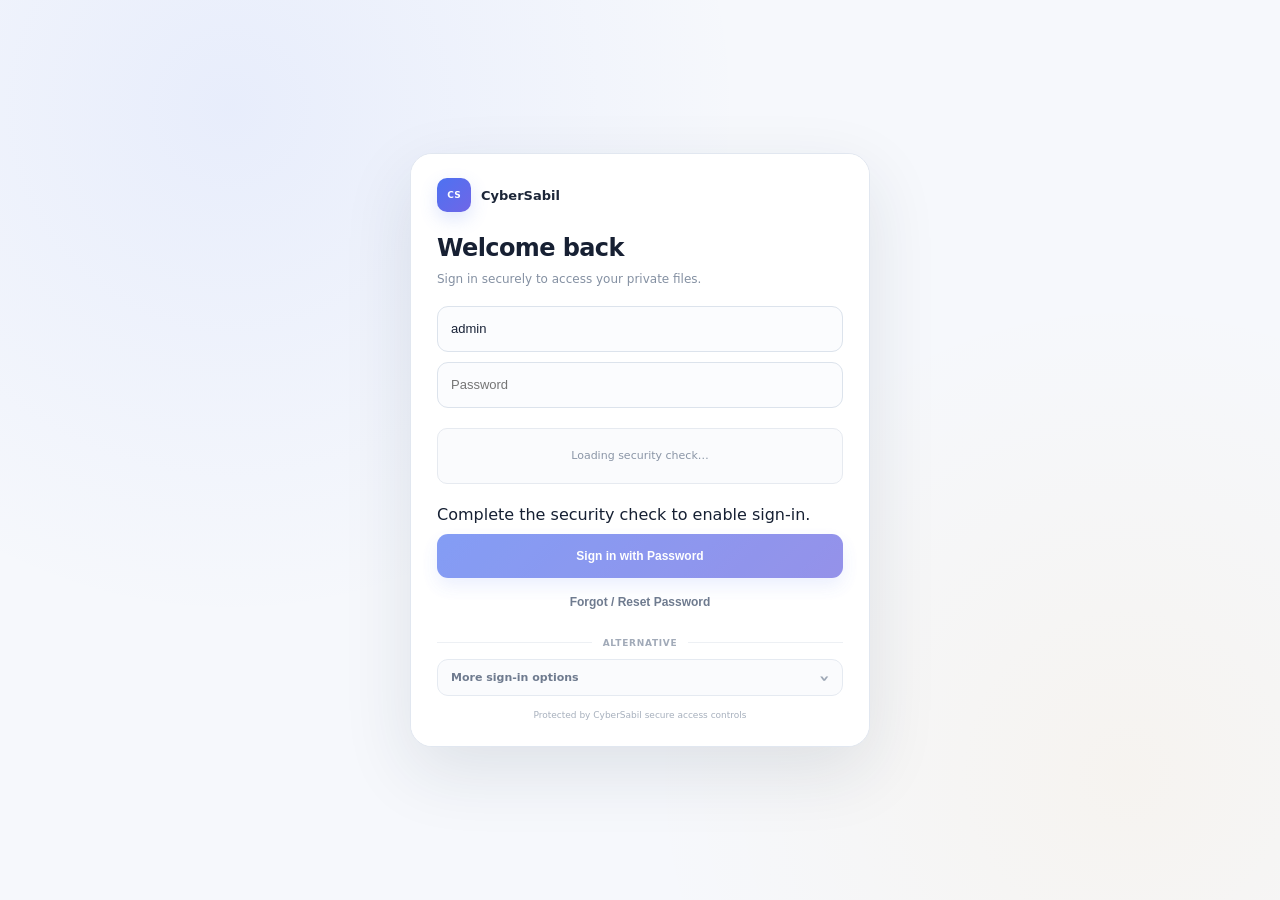
==== commit 03f176fa: "Cache-bust Ultra Premium UI assets" ====
--- a/index.html
+++ b/index.html
@@ -6,8 +6,8 @@
 <meta name="referrer" content="no-referrer">
 <meta http-equiv="Content-Security-Policy" content="default-src 'self'; script-src 'self' https://challenges.cloudflare.com; style-src 'self'; img-src 'self' data:; connect-src https://cybersabil-myfile-gateway.multi4u121.workers.dev https://challenges.cloudflare.com; frame-src https://cybersabil-myfile-gateway.multi4u121.workers.dev https://challenges.cloudflare.com; object-src 'none'; base-uri 'none'; form-action 'none';">
 <title>CyberSabil Public Files</title>
-<link rel="stylesheet" href="./style.css">
-<link rel="stylesheet" href="./premium-auth.css?v=ui2">
+<link rel="stylesheet" href="./style.css?v=ultra1">
+<link rel="stylesheet" href="./premium-auth.css?v=ultra1">
 </head>
 <body>
 
@@ -55,8 +55,8 @@
 <script src="./simplewebauthn-browser.js" defer></script>
 <script src="./qrcode.min.js?v=1.5.4"></script>
 <script src="./mfa-shim.js?v=qr2"></script>
-<script src="./password-auth.js?v=pw3-globalux"></script>
-<script src="./premium-auth.js?v=ui2"></script>
-<script src="./app.js" defer></script>
+<script src="./password-auth.js?v=ultra1"></script>
+<script src="./premium-auth.js?v=ultra1"></script>
+<script src="./app.js?v=ultra1" defer></script>
 </body>
 </html>
--- a/style.css
+++ b/style.css
@@ -1,1378 +1,607 @@
+/* CYBERSABIL_ULTRA_PREMIUM_FILES_V1 */
 
 :root{
-  --bg:#f4f5f7;--panel:#fff;--line:#d9dde3;--text:#20242a;--muted:#6f7782;
-  --accent:#2f6fed;--accent2:#174ea6;--hover:#edf3ff
-}
+  --cy-bg:#f6f8fc;
+  --cy-surface:#ffffff;
+  --cy-surface-soft:#f9fbfe;
+  --cy-line:#e6ebf2;
+  --cy-line-strong:#d6deea;
+  --cy-text:#162033;
+  --cy-muted:#778397;
+  --cy-subtle:#9aa5b5;
+  --cy-blue:#3f6df6;
+  --cy-blue-2:#315bd8;
+  --cy-orange:#f59e0b;
+  --cy-orange-2:#db8700;
+  --cy-green:#22a06b;
+  --cy-danger:#d84b4b;
+  --cy-shadow:0 8px 26px rgba(27,39,64,.07);
+  --cy-shadow-hover:0 14px 34px rgba(27,39,64,.11);
+  --cy-radius:16px;
+  --cy-fast:160ms cubic-bezier(.2,.8,.2,1);
+}
+
 *{box-sizing:border-box}
-html,body{margin:0;padding:0}
+
+html,body{
+  margin:0;
+  min-height:100%;
+  background:var(--cy-bg);
+  color:var(--cy-text);
+  font-family:Inter,ui-sans-serif,system-ui,-apple-system,BlinkMacSystemFont,"Segoe UI",Roboto,Arial,sans-serif;
+  -webkit-font-smoothing:antialiased;
+  text-rendering:optimizeLegibility;
+}
+
 body{
-  font-family:Inter,ui-sans-serif,system-ui,-apple-system,BlinkMacSystemFont,"Segoe UI",Roboto,Arial,sans-serif;
-  background:var(--bg);color:var(--text)
-}
-
-/* Exactly one ultra-compact top strip, no blank margin above */
+  background:
+    radial-gradient(circle at 8% 0%,rgba(63,109,246,.055),transparent 28rem),
+    radial-gradient(circle at 95% 10%,rgba(245,158,11,.045),transparent 28rem),
+    var(--cy-bg);
+}
+
+/* ---------- Workspace header ---------- */
+
 .topbar{
-  margin:0;
-  padding:0 5px;
-  height:5mm;
-  min-height:5mm;
-  max-height:5mm;
+  position:sticky;
+  top:0;
+  z-index:30;
+  min-height:56px;
+  padding:8px 16px;
+  display:grid;
+  grid-template-columns:auto minmax(120px,1fr) minmax(180px,300px) auto auto auto auto auto;
+  gap:8px;
+  align-items:center;
+  background:rgba(255,255,255,.94);
+  border-bottom:1px solid rgba(214,222,234,.86);
+  box-shadow:0 4px 18px rgba(28,39,60,.045);
+  backdrop-filter:blur(18px);
+  -webkit-backdrop-filter:blur(18px);
+}
+
+.brand{
   display:flex;
   align-items:center;
-  gap:5px;
+  gap:9px;
+  white-space:nowrap;
+  color:var(--cy-text);
+  font-size:13px;
+  font-weight:720;
+  letter-spacing:-.01em;
+}
+.brand::before{
+  content:"CS";
+  width:30px;
+  height:30px;
+  display:grid;
+  place-items:center;
+  border-radius:9px;
+  background:linear-gradient(135deg,#4f72ef,#6d65e8);
+  color:#fff;
+  font-size:9px;
+  font-weight:850;
+  box-shadow:0 6px 16px rgba(79,114,239,.19);
+}
+
+.path{
+  min-width:0;
+  display:flex;
+  align-items:center;
+  gap:2px;
   overflow:hidden;
-  background:#2c2f33;
-  color:#fff;
-  border-bottom:1px solid #202327
-}
-.brand{
-  font-size:10px;
-  line-height:1;
-  font-weight:750;
-  white-space:nowrap
-}
-.path{
-  display:flex;
-  align-items:center;
-  gap:1px;
+  white-space:nowrap;
+}
+
+.crumb{
+  flex:0 0 auto;
+  max-width:190px;
+  overflow:hidden;
+  text-overflow:ellipsis;
+  white-space:nowrap;
+  border:0;
+  border-radius:8px;
+  padding:6px 8px;
+  background:transparent;
+  color:#59677d;
+  font-size:11px;
+  font-weight:570;
+  cursor:pointer;
+  transition:background var(--cy-fast),color var(--cy-fast);
+}
+.crumb:hover{background:#f0f4fa;color:#24314a}
+.sep{color:#b3bcc9;font-size:12px}
+
+.search{
+  display:block;
+  width:100%;
+  height:38px;
   min-width:0;
-  flex:1 1 auto;
-  overflow:hidden;
-  white-space:nowrap
-}
-.crumb{
-  border:0;
-  background:transparent;
-  color:#fff;
-  border-radius:3px;
-  padding:1px 3px;
+  padding:0 38px 0 13px;
+  border:1px solid var(--cy-line-strong);
+  border-radius:11px;
+  outline:none;
+  background:#fbfcfe;
+  color:var(--cy-text);
+  font-size:12px;
+  transition:border-color var(--cy-fast),box-shadow var(--cy-fast),background var(--cy-fast);
+}
+.search::placeholder{color:#a2acba}
+.search:focus{
+  background:#fff;
+  border-color:#8da5fb;
+  box-shadow:0 0 0 4px rgba(63,109,246,.08);
+}
+
+.btn{
+  height:36px;
+  min-width:36px;
+  padding:0 10px;
+  border:1px solid var(--cy-line);
+  border-radius:10px;
+  background:#fff;
+  color:#536078;
+  font-size:11px;
+  font-weight:620;
+  white-space:nowrap;
   cursor:pointer;
-  font-size:10px;
-  line-height:1;
-  font-weight:650;
-  white-space:nowrap
-}
-.crumb:hover{background:#3b4046}
-.sep{color:#aeb4bb;font-size:9px;line-height:1}
-.btn{
-  border:1px solid #555a60;
-  background:#3a3e43;
-  color:#fff;
-  border-radius:3px;
-  height:4mm;
-  min-height:4mm;
-  padding:0 4px;
-  cursor:pointer;
-  font-size:9px;
-  line-height:1;
-  font-weight:650;
-  white-space:nowrap
-}
-.btn:disabled{opacity:.4;cursor:not-allowed}
-
-/* Keep search logic available but remove its visual row */
-.search{display:none}
-
-.content{padding:5px 6px}
+  transition:transform var(--cy-fast),background var(--cy-fast),border-color var(--cy-fast),box-shadow var(--cy-fast);
+}
+.btn:hover{
+  transform:translateY(-1px);
+  background:#f8faff;
+  border-color:#cad5e6;
+  box-shadow:0 4px 10px rgba(26,38,60,.055);
+}
+.btn:active{transform:translateY(0)}
+.btn:disabled{opacity:.42;cursor:not-allowed;transform:none;box-shadow:none}
+
+#logoutBtn{color:#8b4b4b}
+#changePasswordBtn{color:#44526a}
+
+/* ---------- Content ---------- */
+
+.content{
+  width:min(1520px,100%);
+  margin:0 auto;
+  padding:18px;
+}
+
 .grid{
   display:grid;
-  grid-template-columns:repeat(auto-fill,minmax(105px,1fr));
-  gap:4px
-}
+  grid-template-columns:repeat(auto-fill,minmax(210px,1fr));
+  gap:12px;
+  align-items:stretch;
+}
+
 .item{
-  min-height:112px;
+  position:relative;
+  min-width:0;
+  min-height:146px;
+  display:grid;
+  grid-template-columns:46px minmax(0,1fr);
+  grid-template-rows:auto auto 1fr auto;
+  column-gap:12px;
+  padding:16px;
+  border:1px solid var(--cy-line);
+  border-radius:var(--cy-radius);
+  background:rgba(255,255,255,.98);
+  box-shadow:0 2px 8px rgba(25,37,59,.035);
+  overflow:hidden;
+  outline:none;
+  transition:transform var(--cy-fast),box-shadow var(--cy-fast),border-color var(--cy-fast),background var(--cy-fast);
+}
+.item:hover,.item:focus-visible{
+  transform:translateY(-2px);
+  border-color:#ccd8e9;
+  box-shadow:var(--cy-shadow-hover);
+  background:#fff;
+}
+.item:focus-visible{
+  box-shadow:0 0 0 4px rgba(63,109,246,.09),var(--cy-shadow-hover);
+}
+
+.icon{
+  grid-column:1;
+  grid-row:1 / span 3;
+  width:46px;
+  height:46px;
+  display:grid;
+  place-items:center;
+  border-radius:13px;
+  background:#f4f7fb;
+  color:#44526a;
+  font-size:26px;
+  line-height:1;
+}
+.folder .icon{
+  background:#f1f5ff;
+  color:var(--cy-blue);
+}
+
+.name{
+  grid-column:2;
+  grid-row:1;
+  min-width:0;
+  margin:2px 0 0;
+  color:var(--cy-text);
+  font-size:12.5px;
+  line-height:1.35;
+  font-weight:650;
+  overflow:hidden;
+  text-overflow:ellipsis;
+  white-space:nowrap;
+}
+
+.sub{
+  grid-column:2;
+  grid-row:2;
+  margin-top:4px;
+  color:var(--cy-muted);
+  font-size:10.5px;
+  line-height:1.3;
+}
+.modified{display:none}
+
+.actions{
+  grid-column:1 / -1;
+  grid-row:4;
+  display:flex;
+  gap:8px;
+  margin-top:16px;
+}
+
+.action{
+  flex:1 1 0;
+  min-width:0;
+  height:35px;
+  padding:0 12px;
+  display:inline-flex;
+  align-items:center;
+  justify-content:center;
+  border:1px solid transparent;
+  border-radius:10px;
+  background:var(--cy-blue);
+  color:#fff;
+  font-size:11px;
+  font-weight:660;
+  white-space:nowrap;
+  cursor:pointer;
+  transition:transform var(--cy-fast),box-shadow var(--cy-fast),background var(--cy-fast),border-color var(--cy-fast);
+}
+.action:hover{
+  transform:translateY(-1px);
+  background:var(--cy-blue-2);
+  box-shadow:0 7px 16px rgba(63,109,246,.16);
+}
+.action:active{transform:translateY(0)}
+.action.secondary{
+  background:#fff;
+  color:#4d5b72;
+  border-color:var(--cy-line-strong);
+}
+.action.secondary:hover{
+  color:#283650;
+  background:#f8faff;
+  border-color:#c4d0e2;
+  box-shadow:0 5px 12px rgba(33,46,69,.06);
+}
+.item:not(.folder) .action:not(.secondary){
+  background:var(--cy-orange);
+}
+.item:not(.folder) .action:not(.secondary):hover{
+  background:var(--cy-orange-2);
+  box-shadow:0 7px 16px rgba(245,158,11,.18);
+}
+
+/* ---------- Premium list mode ---------- */
+
+.list.grid{
+  display:block;
+  overflow:hidden;
+  border:1px solid var(--cy-line);
+  border-radius:16px;
+  background:rgba(255,255,255,.98);
+  box-shadow:0 5px 20px rgba(25,37,59,.045);
+}
+
+.list .item{
+  min-height:66px;
+  display:grid;
+  grid-template-columns:42px minmax(0,1fr) 90px minmax(190px,260px);
+  grid-template-rows:1fr;
+  gap:12px;
+  align-items:center;
+  padding:10px 14px;
+  border:0;
+  border-bottom:1px solid #edf1f6;
+  border-radius:0;
+  background:#fff;
+  box-shadow:none;
+}
+.list .item:last-child{border-bottom:0}
+.list .item:hover,.list .item:focus-visible{
+  transform:none;
+  background:#fafcff;
+  box-shadow:none;
+  border-color:#edf1f6;
+}
+
+.list .icon{
+  grid-column:1;
+  grid-row:1;
+  width:38px;
+  height:38px;
+  border-radius:11px;
+  font-size:21px;
+}
+.list .name{
+  grid-column:2;
+  grid-row:1;
+  margin:0;
+  font-size:12px;
+}
+.list .sub.size{
+  grid-column:3;
+  grid-row:1;
+  margin:0;
+  font-size:10.5px;
+  text-align:left;
+}
+.list .modified{display:none}
+.list .actions{
+  grid-column:4;
+  grid-row:1;
+  margin:0;
+  justify-content:flex-end;
+}
+.list .action{
+  flex:0 0 auto;
+  min-width:88px;
+  height:34px;
+}
+
+/* ---------- States ---------- */
+
+.loading,.empty,.error{
+  min-height:220px;
+  display:flex;
+  align-items:center;
+  justify-content:center;
+  text-align:center;
+  border:1px solid var(--cy-line);
+  border-radius:16px;
+  background:rgba(255,255,255,.92);
+  color:var(--cy-muted);
+  font-size:12px;
+  box-shadow:0 4px 16px rgba(25,37,59,.035);
+}
+
+.cy-skeleton-grid{
+  display:grid;
+  grid-template-columns:repeat(auto-fill,minmax(210px,1fr));
+  gap:12px;
+}
+.cy-skeleton{
+  height:146px;
+  border:1px solid var(--cy-line);
+  border-radius:16px;
+  background:
+    linear-gradient(90deg,#f8fafc 25%,#eef2f7 37%,#f8fafc 63%);
+  background-size:400% 100%;
+  animation:cy-shimmer 1.15s ease-in-out infinite;
+}
+@keyframes cy-shimmer{
+  0%{background-position:100% 0}
+  100%{background-position:0 0}
+}
+
+.cy-auth-handoff{
+  opacity:.3!important;
+  transform:scale(.992)!important;
+  transition:opacity .18s ease,transform .18s ease!important;
+}
+
+/* ---------- Preview ---------- */
+
+.preview-modal{
+  position:fixed;
+  inset:0;
+  z-index:60;
+  display:flex;
+  align-items:center;
+  justify-content:center;
+  padding:24px;
+  background:rgba(18,24,35,.62);
+  backdrop-filter:blur(7px);
+  -webkit-backdrop-filter:blur(7px);
+}
+.preview-box{
+  width:min(1180px,100%);
+  height:min(88vh,860px);
+  overflow:hidden;
   display:flex;
   flex-direction:column;
-  align-items:center;
-  justify-content:flex-start;
-  padding:5px 3px 4px;
-  border:1px solid transparent;
-  border-radius:6px;
-  background:transparent
-}
-.item.folder{cursor:pointer}
-.item:hover{background:var(--hover);border-color:#dbe7ff}
-.icon{
-  height:42px;
+  border:1px solid rgba(255,255,255,.4);
+  border-radius:18px;
+  background:#fff;
+  box-shadow:0 30px 90px rgba(12,19,31,.28);
+}
+.preview-head{
+  min-height:50px;
   display:flex;
   align-items:center;
-  justify-content:center;
-  font-size:38px;
-  line-height:1
-}
-.name{
-  margin-top:3px;
-  width:100%;
-  text-align:center;
-  font-size:11px;
-  font-weight:700;
-  line-height:1.25;
-  overflow-wrap:anywhere
-}
-.sub{
-  margin-top:1px;
-  width:100%;
-  text-align:center;
-  font-size:9px;
-  color:var(--muted)
-}
-.actions{
-  display:flex;
-  gap:3px;
-  justify-content:center;
-  flex-wrap:nowrap;
-  margin-top:4px
-}
-.action{
-  text-decoration:none;
-  font-size:9px;
-  font-weight:750;
-  color:var(--accent);
-  border:1px solid #cbdcff;
+  gap:10px;
+  padding:8px 10px 8px 16px;
+  border-bottom:1px solid var(--cy-line);
   background:#fff;
-  padding:2px 5px;
-  border-radius:4px;
-  cursor:pointer
-}
-.action:hover{background:#f7faff;color:var(--accent2)}
-.action.secondary{color:#505761;border-color:#d7dbe1}
-
-.list.grid{
-  display:block;
-  border:1px solid var(--line);
-  border-radius:9px;
+  color:var(--cy-text);
+}
+.preview-title{
+  flex:1;
+  min-width:0;
   overflow:hidden;
-  background:#fff
-}
-.list .item{
-  min-height:auto;
-  display:grid;
-  grid-template-columns:32px minmax(150px,1fr) 75px 135px 155px;
-  align-items:center;
-  gap:6px;
-  padding:4px 7px;
-  border-radius:0;
-  border:0;
-  border-bottom:1px solid #eceff3
-}
-.list .item:last-child{border-bottom:0}
-.list .icon{height:auto;font-size:22px;justify-content:flex-start}
-.list .name,.list .sub{text-align:left;margin:0}
-.list .actions{margin:0;justify-content:flex-start}
-
-.empty,.error{
-  max-width:720px;
-  margin:20px auto;
-  text-align:center;
-  background:#fff;
-  border:1px solid var(--line);
-  border-radius:12px;
-  padding:16px
-}
-.loading{
-  display:flex;
-  justify-content:center;
-  align-items:center;
-  min-height:100px;
-  color:var(--muted);
-  font-weight:650
-}
-
-@media(max-width:760px){
-  .topbar{padding:0 3px;gap:3px}
-  .brand{font-size:9px}
-  .crumb{font-size:9px;padding:1px 2px}
-  .btn{font-size:8px;padding:0 3px}
-  .content{padding:4px 5px}
-  .grid{grid-template-columns:repeat(auto-fill,minmax(96px,1fr));gap:3px}
-  .item{min-height:108px}
-  .list .item{grid-template-columns:38px 1fr 95px}
-  .list .item .modified,.list .item .actions{display:none}
-}
-
-/* Maximum-density file grid */
-.grid{align-items:start}
-.item{max-width:140px;justify-self:stretch}
-.name{min-height:0}
-.sub{line-height:1.05}
-.actions{width:100%;align-items:center}
-.action{line-height:1.05;white-space:nowrap}
-@media(min-width:1200px){
-  .grid{grid-template-columns:repeat(auto-fill,minmax(100px,1fr))}
-  .item{max-width:125px}
-}
-
-
-/* Screenshot-tuned ultra dense layout */
-.content{padding:2px 4px}
-.grid{
-  grid-template-columns:repeat(auto-fill,minmax(82px,1fr));
-  gap:2px;
-}
-.item{
-  min-height:78px;
-  max-width:none;
-  padding:3px 2px 3px;
-  border-radius:4px;
-}
-.icon{
-  height:32px;
-  font-size:28px;
-}
-.name{
-  margin-top:1px;
-  font-size:10px;
-  line-height:1.05;
-  max-height:22px;
-  overflow:hidden;
-}
-.grid .sub{display:none}
-.actions{
-  gap:2px;
-  margin-top:2px;
-  flex-wrap:nowrap;
-}
-.action{
-  font-size:8px;
-  line-height:1;
-  padding:1px 3px;
-  border-radius:3px;
-  min-height:15px;
-}
-.list .sub{display:block}
-.list .item{
-  min-height:30px;
-  grid-template-columns:28px minmax(150px,1fr) 65px 120px 120px;
-  gap:4px;
-  padding:3px 6px;
-}
-.list .icon{font-size:18px}
-.list .name{font-size:10px;max-height:none}
-.list .action{font-size:8px;padding:1px 3px}
-@media(min-width:1200px){
-  .grid{grid-template-columns:repeat(auto-fill,minmax(80px,1fr))}
-}
-@media(max-width:760px){
-  .grid{grid-template-columns:repeat(auto-fill,minmax(78px,1fr));gap:2px}
-  .item{min-height:76px}
-}
-
-
-/* Final compact tuning: same box feel, larger buttons, less inner empty space */
-.grid{
-  grid-template-columns:repeat(auto-fill,minmax(82px,1fr));
-  gap:2px;
-}
-.item{
-  min-height:76px;
-  padding:2px 2px 2px !important;
-  border-radius:4px;
-}
-.icon{
-  height:28px !important;
-  font-size:24px !important;
-  margin:0 !important;
-}
-.name{
-  margin-top:0 !important;
-  font-size:10px !important;
-  line-height:1.02 !important;
-  max-height:20px !important;
-}
-.grid .sub{
-  display:none !important;
-}
-.actions{
-  gap:2px !important;
-  margin-top:1px !important;
-  margin-bottom:0 !important;
-  flex-wrap:nowrap !important;
-}
-.action{
-  font-size:9px !important;
-  line-height:1 !important;
-  padding:2px 5px !important;
-  min-height:18px !important;
-  border-radius:4px !important;
-}
-.action.secondary{
-  padding:2px 5px !important;
-}
-@media(max-width:760px){
-  .item{
-    min-height:74px !important;
-    padding:2px 2px 2px !important;
-  }
-  .action{
-    font-size:9px !important;
-    padding:2px 4px !important;
-    min-height:18px !important;
-  }
-}
-
-
-/* Final action-area tightening: use almost full card width for buttons */
-.item{
-  padding:2px 1px 1px !important;
-}
-.icon{
-  margin-top:0 !important;
-  margin-bottom:0 !important;
-}
-.name{
-  margin-top:0 !important;
-  margin-bottom:0 !important;
-}
-.actions{
-  width:100% !important;
-  padding:0 1px !important;
-  gap:2px !important;
-  margin-top:1px !important;
-  margin-bottom:0 !important;
-  justify-content:stretch !important;
-  align-items:stretch !important;
-}
-.action{
-  flex:1 1 0 !important;
-  min-width:0 !important;
-  width:auto !important;
-  display:inline-flex !important;
-  align-items:center !important;
-  justify-content:center !important;
-  padding:2px 2px !important;
-  min-height:18px !important;
-}
-.grid .item .actions .action:only-child{
-  width:100% !important;
-  flex:1 1 100% !important;
-}
-.grid .item.folder .actions .action{
-  flex:1 1 0 !important;
-}
-@media(max-width:760px){
-  .actions{
-    width:100% !important;
-    padding:0 1px !important;
-    gap:2px !important;
-  }
-  .action{
-    padding:2px 2px !important;
-    min-height:18px !important;
-    flex:1 1 0 !important;
-  }
-}
-
-
-/* DEBUG COLOR VERSION - for visual spacing inspection */
-body{
-  background:#79d96b !important; /* full page green */
-}
-.topbar{
-  background:#1f4d2d !important;
-  border-bottom:2px solid #0c2a14 !important;
-}
-.content{
-  background:#8fe487 !important;
-}
-.grid{
-  background:#b8f2b0 !important;
-  padding:2px !important;
-  border:2px dashed #2e7d32 !important;
-}
-.item{
-  border:2px solid rgba(0,0,0,.18) !important;
-}
-.grid .item:nth-child(6n+1){background:#ffd6d6 !important;}
-.grid .item:nth-child(6n+2){background:#d6e4ff !important;}
-.grid .item:nth-child(6n+3){background:#fff0b8 !important;}
-.grid .item:nth-child(6n+4){background:#d9f7be !important;}
-.grid .item:nth-child(6n+5){background:#f4d6ff !important;}
-.grid .item:nth-child(6n+6){background:#d6fff5 !important;}
-
-.icon{
-  background:rgba(255,255,255,.45) !important;
-  border:1px dashed rgba(0,0,0,.18) !important;
-}
-.name{
-  background:rgba(255,255,255,.55) !important;
-  border:1px dashed rgba(0,0,0,.14) !important;
-}
-.actions{
-  background:rgba(0,0,0,.06) !important;
-  border:1px dashed rgba(0,0,0,.14) !important;
-}
-.action{
-  border:1px solid rgba(0,0,0,.25) !important;
-}
-.item.folder .action.secondary{background:#fff !important;color:#000 !important;}
-.item.folder .action:not(.secondary){background:#1f6fff !important;color:#fff !important;}
-.item:not(.folder) .action.secondary{background:#fff !important;color:#000 !important;}
-.item:not(.folder) .action:not(.secondary){background:#ff9f1a !important;color:#111 !important;}
-
-.path{
-  background:rgba(255,255,255,.08) !important;
-  border:1px dashed rgba(255,255,255,.28) !important;
-}
-.crumb{
-  background:#375f47 !important;
-  border:1px solid rgba(255,255,255,.24) !important;
-}
-.btn{
-  background:#4d5966 !important;
-  border:1px solid #9fb0bf !important;
-}
-
-
-/* USER-GUIDED TUNING */
-.item{
-  padding:1px 0 0 0 !important;      /* remove left/right inner margin of pink card */
-}
-.name{
-  margin-top:0 !important;
-  margin-bottom:0 !important;
-}
-.actions{
-  width:100% !important;
-  padding:0 !important;              /* remove left/right margin around button row */
-  margin-top:1px !important;
-  margin-bottom:0 !important;
-  gap:1px !important;                /* almost no gap between Open and ZIP */
-  justify-content:stretch !important;
-  align-items:stretch !important;
-}
-.action{
-  flex:1 1 0 !important;
-  min-width:0 !important;
-  width:auto !important;
-  display:flex !important;
-  align-items:center !important;
-  justify-content:center !important;
-  padding:0 1px !important;          /* remove extra padding around text */
-  min-height:16px !important;
-  line-height:1 !important;
-  font-size:10px !important;         /* text slightly larger */
-  border-radius:2px !important;
-  margin:0 !important;
-}
-.grid .item .actions .action:only-child{
-  flex:1 1 100% !important;
-  width:100% !important;
-}
-.item.folder .actions .action{
-  flex:1 1 0 !important;
-}
-
-
-/* EXTRA BUTTON TIGHTENING */
-.actions{
-  padding:0 !important;
-  margin:0 !important;
-  gap:1px !important;
-}
-.action{
-  padding:0 !important;              /* remove inner box margin/padding */
-  margin:0 !important;
-  min-height:14px !important;
-  height:14px !important;
-  line-height:14px !important;
-  font-size:11px !important;         /* bigger text */
-  border-radius:1px !important;
-  letter-spacing:0 !important;
-}
-.action.secondary{
-  padding:0 !important;
-}
-.action span{
-  margin:0 !important;
-  padding:0 !important;
-}
-
-
-/* BUTTON FINAL TIGHTENING */
-.action{
-  padding:0 !important;              /* remove inner margin/padding */
-  margin:0 !important;
-  min-height:13px !important;
-  height:13px !important;
-  line-height:13px !important;
-  font-size:12px !important;         /* bigger text */
-  font-weight:800 !important;
-  border-radius:1px !important;
-}
-.action.secondary{
-  padding:0 !important;
-}
-.actions{
-  gap:1px !important;
-  padding:0 !important;
-  margin:0 !important;
-}
-
-
-/* Move Open / ZIP / Download row lower inside the card */
-.item{
-  min-height:82px !important;
-}
-.actions{
-  margin-top:4px !important;   /* push buttons lower */
-}
-
-
-/* FINAL CLEAN PREMIUM THEME + shorter cards */
-body{
-  background:#f5f7fb !important;
-  color:#1f2937 !important;
-}
-.topbar{
-  background:linear-gradient(180deg,#172033 0%, #101827 100%) !important;
-  border-bottom:1px solid rgba(255,255,255,.08) !important;
-  box-shadow:0 2px 10px rgba(0,0,0,.08) !important;
-}
-.content{
-  background:transparent !important;
-}
-.grid{
-  background:transparent !important;
-  border:0 !important;
-  padding:2px !important;
-}
-
-/* Remove debug backgrounds */
-.item,
-.grid .item:nth-child(6n+1),
-.grid .item:nth-child(6n+2),
-.grid .item:nth-child(6n+3),
-.grid .item:nth-child(6n+4),
-.grid .item:nth-child(6n+5),
-.grid .item:nth-child(6n+6){
-  background:#ffffff !important;
-  border:1px solid #dbe4f0 !important;
-  box-shadow:0 1px 2px rgba(16,24,40,.05), 0 3px 10px rgba(16,24,40,.04) !important;
-}
-.item:hover{
-  background:#fbfdff !important;
-  border-color:#bfd1ea !important;
-  box-shadow:0 2px 6px rgba(16,24,40,.07), 0 6px 18px rgba(16,24,40,.06) !important;
-}
-.icon,
-.name,
-.actions,
-.path,
-.crumb{
-  background:transparent !important;
-  border-color:transparent !important;
-}
-.crumb{
-  color:#f8fbff !important;
-}
-.crumb:hover{
-  background:rgba(255,255,255,.08) !important;
-}
-.btn{
-  background:#23304a !important;
-  border:1px solid rgba(255,255,255,.14) !important;
-  color:#fff !important;
-}
-.btn:hover{
-  background:#2b3a58 !important;
-}
-
-/* Shorter card from bottom */
-.item{
-  min-height:74px !important;
-  padding:2px 0 0 0 !important;
-  border-radius:6px !important;
-}
-.icon{
-  height:24px !important;
-  font-size:22px !important;
-}
-.name{
-  margin-top:0 !important;
-  margin-bottom:0 !important;
-  font-size:10px !important;
-  line-height:1.02 !important;
-  max-height:20px !important;
-}
-
-/* Keep button row lower but remove bottom margin */
-.actions{
-  width:100% !important;
-  padding:0 !important;
-  margin-top:4px !important;
-  margin-bottom:0 !important;
-  gap:1px !important;
-}
-.action{
-  margin:0 !important;
-  padding:0 1px !important;
-  min-height:13px !important;
-  height:13px !important;
-  line-height:13px !important;
-  font-size:12px !important;
-  font-weight:800 !important;
-  border-radius:2px !important;
-  box-shadow:none !important;
-}
-.action.secondary{
-  background:#ffffff !important;
-  color:#0f172a !important;
-  border:1px solid #cfd8e6 !important;
-}
-.item.folder .action:not(.secondary){
-  background:linear-gradient(180deg,#3b82f6 0%, #2563eb 100%) !important;
-  color:#fff !important;
-  border:1px solid #1d4ed8 !important;
-}
-.item:not(.folder) .action:not(.secondary){
-  background:linear-gradient(180deg,#f59e0b 0%, #ea8a00 100%) !important;
-  color:#fff !important;
-  border:1px solid #cf7500 !important;
-}
-.action:hover{
-  filter:brightness(.98) !important;
-}
-
-/* list view */
-.list.grid{
-  background:#fff !important;
-  border:1px solid #dde6f1 !important;
-  box-shadow:0 2px 10px rgba(16,24,40,.04) !important;
-}
-.list .item{
-  min-height:28px !important;
-  padding:3px 6px !important;
-  box-shadow:none !important;
-  border-left:0 !important;
-  border-right:0 !important;
-  border-top:0 !important;
-  border-bottom:1px solid #edf2f7 !important;
-}
-.list .item:last-child{
-  border-bottom:0 !important;
-}
-.list .sub{
-  display:block !important;
-  color:#64748b !important;
-}
-
-
-/* Softer button text + push button row lower */
-.item{
-  display:flex !important;
-  flex-direction:column !important;
-  justify-content:flex-start !important;
-  min-height:74px !important;
-  padding:2px 0 0 0 !important;
-}
-.icon{
-  margin-bottom:0 !important;
-}
-.name{
-  margin-bottom:0 !important;
-}
-.actions{
-  margin-top:auto !important;   /* push buttons to bottom */
-  margin-bottom:0 !important;
-  padding-bottom:0 !important;
-  width:100% !important;
-  gap:1px !important;
-}
-.action{
-  font-size:11px !important;
-  font-weight:600 !important;   /* standard, less heavy */
-  min-height:13px !important;
-  height:13px !important;
-  line-height:13px !important;
-  padding:0 1px !important;
-  margin:0 !important;
-}
-.action.secondary{
-  font-weight:600 !important;
-}
-
-
-/* Premium typography + nicer buttons */
-body{
-  -webkit-font-smoothing:antialiased;
-  -moz-osx-font-smoothing:grayscale;
-  text-rendering:optimizeLegibility;
-}
-
-.brand{
-  font-weight:700 !important;
-  letter-spacing:.15px !important;
-  color:#f8fbff !important;
-}
-.crumb{
-  font-weight:600 !important;
-  letter-spacing:.1px !important;
-}
-.name{
-  font-size:10px !important;
-  font-weight:600 !important;
-  color:#0f172a !important;
-  letter-spacing:.05px !important;
-}
-.sub{
-  color:#64748b !important;
-  font-weight:500 !important;
-}
-
-.action{
-  font-size:10px !important;
-  font-weight:600 !important;
-  letter-spacing:.1px !important;
-  min-height:15px !important;
-  height:15px !important;
-  line-height:15px !important;
-  padding:0 4px !important;
-  border-radius:3px !important;
-  box-shadow:
-    0 1px 1px rgba(16,24,40,.06),
-    inset 0 1px 0 rgba(255,255,255,.18) !important;
-  transition:all .14s ease !important;
-}
-.action:hover{
-  transform:translateY(-.5px);
-  box-shadow:
-    0 2px 4px rgba(16,24,40,.10),
-    inset 0 1px 0 rgba(255,255,255,.18) !important;
-}
-.action.secondary{
-  background:linear-gradient(180deg,#ffffff 0%, #f5f7fb 100%) !important;
-  color:#111827 !important;
-  border:1px solid #cfd8e6 !important;
-}
-.item.folder .action:not(.secondary){
-  background:linear-gradient(180deg,#4f8dfd 0%, #2563eb 100%) !important;
-  color:#ffffff !important;
-  border:1px solid #1d4ed8 !important;
-}
-.item:not(.folder) .action:not(.secondary){
-  background:linear-gradient(180deg,#f8b23e 0%, #f59e0b 100%) !important;
-  color:#ffffff !important;
-  border:1px solid #d78700 !important;
-}
-.btn{
-  font-weight:600 !important;
-  letter-spacing:.1px !important;
-}
-
-
-/* Button row lower in card + responsive confirmation tuning */
-.item{
-  display:flex !important;
-  flex-direction:column !important;
-  justify-content:flex-start !important;
-  min-height:76px !important;
-}
-.icon{
-  flex:0 0 auto !important;
-}
-.name{
-  flex:0 0 auto !important;
-  margin-bottom:0 !important;
-}
-.actions{
-  margin-top:auto !important;   /* push button row to the bottom */
-  margin-bottom:0 !important;
-  padding-bottom:0 !important;
-  width:100% !important;
-  gap:1px !important;
-}
-
-/* Tablet */
-@media (min-width: 761px) and (max-width: 1100px){
-  .grid{
-    grid-template-columns:repeat(auto-fill,minmax(96px,1fr)) !important;
-    gap:4px !important;
-  }
-  .item{
-    min-height:78px !important;
-  }
-  .action{
-    min-height:16px !important;
-    height:16px !important;
-    line-height:16px !important;
-    font-size:10px !important;
-  }
-}
-
-/* Mobile */
-@media (max-width: 760px){
-  .topbar{
-    height:auto !important;
-    min-height:5mm !important;
-    max-height:none !important;
-    flex-wrap:wrap !important;
-    padding:2px 4px !important;
-    gap:3px !important;
-  }
-  .path{
-    order:10 !important;
-    flex:1 1 100% !important;
-  }
-  .grid{
-    grid-template-columns:repeat(auto-fill,minmax(86px,1fr)) !important;
-    gap:3px !important;
-  }
-  .item{
-    min-height:80px !important;
-  }
-  .action{
-    min-height:16px !important;
-    height:16px !important;
-    line-height:16px !important;
-    font-size:10px !important;
-  }
-}
-
-
-/* ===== PREMIUM DELUXE THEME ===== */
-:root{
-  --page-bg-1:#eef4ff;
-  --page-bg-2:#f8fbff;
-  --page-bg-3:#f3f6fb;
-  --card-bg:rgba(255,255,255,.96);
-  --card-border:#dbe6f4;
-  --card-border-hover:#b8cceb;
-  --card-shadow:0 2px 8px rgba(15,23,42,.06), 0 10px 28px rgba(15,23,42,.06);
-  --card-shadow-hover:0 4px 12px rgba(15,23,42,.08), 0 16px 36px rgba(37,99,235,.10);
-  --text-strong:#0f172a;
-  --text-mid:#475569;
-  --line-soft:#e8eef7;
-  --blue-1:#4f8dfd;
-  --blue-2:#2563eb;
-  --gold-1:#f8b548;
-  --gold-2:#f59e0b;
-  --header-1:#0f172a;
-  --header-2:#172554;
-}
-
-/* Rich page background */
-body{
-  background:
-    radial-gradient(circle at top left, rgba(79,141,253,.18) 0, rgba(79,141,253,0) 28%),
-    radial-gradient(circle at top right, rgba(248,181,72,.16) 0, rgba(248,181,72,0) 26%),
-    linear-gradient(180deg, var(--page-bg-1) 0%, var(--page-bg-2) 48%, var(--page-bg-3) 100%) !important;
-  color:var(--text-strong) !important;
-}
-
-/* Premium dark top bar */
-.topbar{
-  background:
-    linear-gradient(180deg, rgba(255,255,255,.05) 0%, rgba(255,255,255,0) 100%),
-    linear-gradient(135deg, var(--header-1) 0%, #172554 52%, #1e3a8a 100%) !important;
-  border-bottom:1px solid rgba(255,255,255,.08) !important;
-  box-shadow:
-    0 1px 0 rgba(255,255,255,.06) inset,
-    0 10px 24px rgba(15,23,42,.18) !important;
-}
-.brand{
-  color:#ffffff !important;
-  font-weight:700 !important;
-  letter-spacing:.18px !important;
-  text-shadow:0 1px 0 rgba(0,0,0,.2);
-}
-.path{gap:2px !important}
-.crumb{
-  color:#eff6ff !important;
-  border-radius:4px !important;
-  padding:1px 5px !important;
-  font-weight:600 !important;
-}
-.crumb:hover{
-  background:rgba(255,255,255,.12) !important;
-}
-.sep{
-  color:rgba(255,255,255,.55) !important;
-}
-
-/* Top controls */
-.btn{
-  background:linear-gradient(180deg, rgba(255,255,255,.14) 0%, rgba(255,255,255,.06) 100%) !important;
-  border:1px solid rgba(255,255,255,.16) !important;
-  color:#ffffff !important;
-  border-radius:5px !important;
-  box-shadow:
-    0 1px 0 rgba(255,255,255,.08) inset,
-    0 1px 2px rgba(0,0,0,.14) !important;
-}
-.btn:hover{
-  background:linear-gradient(180deg, rgba(255,255,255,.20) 0%, rgba(255,255,255,.10) 100%) !important;
-}
-
-/* Content spacing */
-.content{
-  padding:8px 10px !important;
-}
-
-/* Rich premium cards */
-.grid{
-  gap:6px !important;
-  background:transparent !important;
-  border:0 !important;
-}
-.item{
-  background:var(--card-bg) !important;
-  border:1px solid var(--card-border) !important;
-  box-shadow:var(--card-shadow) !important;
-  backdrop-filter:blur(8px);
-  -webkit-backdrop-filter:blur(8px);
-  border-radius:8px !important;
-  overflow:hidden;
-  transition:
-    transform .18s ease,
-    box-shadow .18s ease,
-    border-color .18s ease,
-    background .18s ease !important;
-}
-.item:hover{
-  transform:translateY(-1px);
-  border-color:var(--card-border-hover) !important;
-  box-shadow:var(--card-shadow-hover) !important;
-  background:#ffffff !important;
-}
-.icon{
-  position:relative;
-}
-.icon::before{
-  content:"";
-  position:absolute;
-  inset:0 10%;
-  border-radius:8px;
-  background:
-    linear-gradient(180deg, rgba(79,141,253,.08), rgba(79,141,253,0)),
-    linear-gradient(180deg, rgba(255,255,255,.65), rgba(255,255,255,0));
-  pointer-events:none;
-}
-.name{
-  color:var(--text-strong) !important;
-  font-weight:600 !important;
-  letter-spacing:.04px !important;
-}
-.sub{
-  color:var(--text-mid) !important;
-}
-
-/* Premium action row */
-.actions{
-  margin-top:auto !important;
-  gap:2px !important;
-  padding:0 1px 1px 1px !important;
-}
-.action{
-  font-size:10px !important;
-  font-weight:600 !important;
-  border-radius:3px !important;
-  min-height:16px !important;
-  height:16px !important;
-  line-height:16px !important;
-  padding:0 4px !important;
-  box-shadow:
-    0 1px 0 rgba(255,255,255,.25) inset,
-    0 1px 2px rgba(15,23,42,.08) !important;
-  transition:
-    transform .14s ease,
-    filter .14s ease,
-    box-shadow .14s ease !important;
-}
-.action:hover{
-  transform:translateY(-.5px);
-  filter:brightness(.99);
-  box-shadow:
-    0 1px 0 rgba(255,255,255,.24) inset,
-    0 2px 5px rgba(15,23,42,.12) !important;
-}
-.action.secondary{
-  background:linear-gradient(180deg,#ffffff 0%, #f5f8fc 100%) !important;
-  color:#0f172a !important;
-  border:1px solid #d3deec !important;
-}
-.item.folder .action:not(.secondary){
-  background:linear-gradient(180deg, var(--blue-1) 0%, var(--blue-2) 100%) !important;
-  color:#ffffff !important;
-  border:1px solid #1d4ed8 !important;
-}
-.item:not(.folder) .action:not(.secondary){
-  background:linear-gradient(180deg, var(--gold-1) 0%, var(--gold-2) 100%) !important;
-  color:#ffffff !important;
-  border:1px solid #d88700 !important;
-}
-
-/* Make list view premium too */
-.list.grid{
-  background:rgba(255,255,255,.94) !important;
-  border:1px solid var(--card-border) !important;
-  border-radius:10px !important;
-  box-shadow:var(--card-shadow) !important;
-}
-.list .item{
-  background:transparent !important;
-  box-shadow:none !important;
-  border:0 !important;
-  border-bottom:1px solid var(--line-soft) !important;
-  border-radius:0 !important;
-}
-.list .item:last-child{
-  border-bottom:0 !important;
-}
-
-/* Empty/error state refinement */
-.empty,.error{
-  background:rgba(255,255,255,.94) !important;
-  border:1px solid var(--card-border) !important;
-  box-shadow:var(--card-shadow) !important;
-  color:var(--text-strong) !important;
-}
-.loading{
-  color:#334155 !important;
-}
-
-/* Better responsive polish */
-@media (min-width: 761px) and (max-width: 1100px){
-  .content{padding:7px 8px !important}
-  .grid{gap:5px !important}
-  .item{border-radius:7px !important}
-}
-@media (max-width:760px){
-  .content{padding:6px 6px !important}
-  .grid{gap:4px !important}
-  .item{border-radius:7px !important}
-  .action{
-    min-height:16px !important;
-    height:16px !important;
-    line-height:16px !important;
-  }
-}
-
-
-/* CLEAN THEME: keep hover effects, remove flashy premium background colors */
-body{
-  background:#f3f4f6 !important;
-  color:#111827 !important;
-}
-
-.topbar{
-  background:#1f2937 !important;
-  border-bottom:1px solid #111827 !important;
-  box-shadow:none !important;
-}
-.brand,
-.crumb,
-.sep,
-.btn{
-  text-shadow:none !important;
-}
-.crumb{
-  color:#f9fafb !important;
-  background:transparent !important;
-  border-color:transparent !important;
-}
-.crumb:hover{
-  background:rgba(255,255,255,.08) !important;
-}
-.btn{
-  background:#374151 !important;
-  border:1px solid #4b5563 !important;
-  color:#ffffff !important;
-  box-shadow:none !important;
-}
-.btn:hover{
-  background:#4b5563 !important;
-}
-
-.content,
-.grid,
-.list.grid{
-  background:transparent !important;
-  border:0 !important;
-  box-shadow:none !important;
-}
-
-.item,
-.grid .item:nth-child(6n+1),
-.grid .item:nth-child(6n+2),
-.grid .item:nth-child(6n+3),
-.grid .item:nth-child(6n+4),
-.grid .item:nth-child(6n+5),
-.grid .item:nth-child(6n+6){
-  background:#ffffff !important;
-  border:1px solid #d1d5db !important;
-  box-shadow:none !important;
-  backdrop-filter:none !important;
-  -webkit-backdrop-filter:none !important;
-}
-
-/* Keep hover only */
-.item:hover{
-  background:#ffffff !important;
-  border-color:#93c5fd !important;
-  box-shadow:0 4px 10px rgba(0,0,0,.08) !important;
-  transform:translateY(-1px) !important;
-}
-
-.icon::before{
-  display:none !important;
-}
-
-.name{
-  color:#111827 !important;
-}
-.sub{
-  color:#6b7280 !important;
-}
-
-/* Clean buttons, hover retained */
-.action{
-  box-shadow:none !important;
-  transition:all .14s ease !important;
-}
-.action:hover{
-  transform:translateY(-.5px) !important;
-  box-shadow:0 2px 6px rgba(0,0,0,.12) !important;
-  filter:none !important;
-}
-.action.secondary{
-  background:#ffffff !important;
-  color:#111827 !important;
-  border:1px solid #cbd5e1 !important;
-}
-.item.folder .action:not(.secondary){
-  background:#2563eb !important;
-  color:#ffffff !important;
-  border:1px solid #1d4ed8 !important;
-}
-.item:not(.folder) .action:not(.secondary){
-  background:#f59e0b !important;
-  color:#ffffff !important;
-  border:1px solid #d97706 !important;
-}
-
-.empty,.error{
-  background:#ffffff !important;
-  border:1px solid #d1d5db !important;
-  box-shadow:none !important;
-}
-.loading{
-  color:#374151 !important;
-}
-
-
-/* MOBILE FIX: always show Open / ZIP / Download actions */
-@media (max-width:760px){
-  .list .item .actions{
-    display:flex !important;
-  }
-
-  .list .item{
-    grid-template-columns:30px minmax(0,1fr) auto !important;
-    gap:4px !important;
-    align-items:center !important;
-  }
-
-  .list .item .size,
-  .list .item .modified{
-    display:none !important;
-  }
-
-  .list .actions{
-    width:auto !important;
-    min-width:58px !important;
-    margin:0 !important;
-    padding:0 !important;
-    justify-content:flex-end !important;
-  }
-
-  .list .action{
-    display:inline-flex !important;
-    min-width:27px !important;
-    height:17px !important;
-    min-height:17px !important;
-    line-height:17px !important;
-    padding:0 4px !important;
-    font-size:10px !important;
-  }
-
-  .grid .actions{
-    display:flex !important;
-  }
-}
-
-
-/* SAME 5mm HEADER HEIGHT + SEARCH IN SAME LINE ON DESKTOP/MOBILE */
-.topbar{
-  height:5mm !important;
-  min-height:5mm !important;
-  max-height:5mm !important;
-  flex-wrap:nowrap !important;
-  padding:0 3px !important;
-  gap:3px !important;
-  overflow:hidden !important;
-}
-
-.brand{
-  flex:0 0 auto !important;
-}
-
-.path{
-  order:0 !important;
-  flex:1 1 auto !important;
-  min-width:0 !important;
-  overflow:hidden !important;
-  white-space:nowrap !important;
-}
-
-.search{
-  display:block !important;
-  flex:0 0 105px !important;
-  width:105px !important;
-  min-width:0 !important;
-  height:4mm !important;
-  padding:0 5px !important;
-  margin:0 !important;
-  border:1px solid #4b5563 !important;
-  border-radius:4px !important;
-  background:#ffffff !important;
-  color:#111827 !important;
-  font-size:9px !important;
-  line-height:1 !important;
-  outline:none !important;
-}
-
-.search:focus{
-  border-color:#60a5fa !important;
-  box-shadow:0 0 0 1px rgba(96,165,250,.35) !important;
-}
-
-.btn{
-  flex:0 0 auto !important;
-}
-
-/* Tablet: still exactly one line */
-@media (min-width:761px) and (max-width:1100px){
-  .topbar{
-    height:5mm !important;
-    min-height:5mm !important;
-    max-height:5mm !important;
-    flex-wrap:nowrap !important;
-  }
-  .search{
-    flex-basis:90px !important;
-    width:90px !important;
-    font-size:8.5px !important;
-  }
-}
-
-/* Mobile: one line only, same 5mm header */
-@media (max-width:760px){
-  .topbar{
-    height:5mm !important;
-    min-height:5mm !important;
-    max-height:5mm !important;
-    flex-wrap:nowrap !important;
-    padding:0 2px !important;
-    gap:2px !important;
-  }
-
-  .brand{
-    font-size:8px !important;
-    line-height:1 !important;
-  }
-
-  .path{
-    order:0 !important;
-    flex:1 1 auto !important;
-    min-width:0 !important;
-  }
-
-  .crumb{
-    font-size:8px !important;
-    padding:0 2px !important;
-  }
-
-  .sep{
-    font-size:7px !important;
-  }
-
-  .search{
-    flex:0 1 72px !important;
-    width:72px !important;
-    min-width:48px !important;
-    height:4mm !important;
-    padding:0 3px !important;
-    font-size:8px !important;
-    border-radius:3px !important;
-  }
-
-  .btn{
-    height:4mm !important;
-    min-height:4mm !important;
-    padding:0 3px !important;
-    font-size:7.5px !important;
-    border-radius:3px !important;
-  }
-}
-
-/* Very narrow phones: preserve one-line layout */
-@media (max-width:420px){
-  .brand{font-size:7.5px !important}
-  .crumb{font-size:7.5px !important}
-  .search{
-    flex-basis:58px !important;
-    width:58px !important;
-    min-width:42px !important;
-    font-size:7.5px !important;
-  }
-  .btn{
-    padding:0 2px !important;
-    font-size:7px !important;
-  }
-}
-
-
-/* === Secure MyFile integration additions === */
-.hidden{display:none!important}
-.auth-layer{
-  position:fixed; inset:5mm 0 0 0; z-index:40;
-  display:flex; align-items:flex-start; justify-content:center;
-  padding:10vh 12px 24px;
-  background:
-    radial-gradient(circle at top left, rgba(79,141,253,.18), transparent 30%),
-    radial-gradient(circle at top right, rgba(248,181,72,.14), transparent 28%),
-    linear-gradient(180deg,#eef4ff 0%,#f8fbff 50%,#f3f6fb 100%);
-}
-.auth-card{
-  width:min(430px,calc(100vw - 24px));
-  background:#fff; border:1px solid #dbe6f4; border-radius:10px;
-  box-shadow:0 10px 35px rgba(15,23,42,.12);
-  padding:18px;
-}
-.auth-title{font-size:18px;font-weight:750;color:#0f172a;margin-bottom:6px}
-.auth-text,.auth-msg{font-size:12px;line-height:1.4;color:#64748b}
-.auth-card label{display:block;font-size:11px;font-weight:650;color:#334155;margin:14px 0 5px}
-.auth-input{
-  width:100%;height:34px;border:1px solid #cbd5e1;border-radius:6px;
-  padding:0 9px;background:#fff;color:#0f172a;outline:none;
-}
-.auth-input:focus{border-color:#60a5fa;box-shadow:0 0 0 2px rgba(96,165,250,.18)}
-.auth-primary{
-  width:100%;height:34px;margin-top:10px;border:1px solid #1d4ed8;border-radius:6px;
-  background:linear-gradient(180deg,#4f8dfd 0%,#2563eb 100%);color:#fff;
-  font-weight:700;cursor:pointer;
-}
-.auth-primary:disabled{opacity:.55;cursor:wait}
-.auth-msg{min-height:18px;margin-top:10px;word-break:break-word}
-.preview-modal{position:fixed;inset:0;z-index:60;background:rgba(2,6,23,.72);padding:2vh 2vw}
-.preview-box{height:96vh;background:#fff;border-radius:8px;overflow:hidden;display:flex;flex-direction:column}
-.preview-head{height:34px;min-height:34px;display:flex;align-items:center;gap:6px;padding:3px 5px;background:#101827;color:#fff}
-.preview-title{flex:1;min-width:0;overflow:hidden;text-overflow:ellipsis;white-space:nowrap;font-size:11px;font-weight:650}
+  text-overflow:ellipsis;
+  white-space:nowrap;
+  font-size:12px;
+  font-weight:650;
+}
 #previewFrame{width:100%;flex:1;border:0;background:#fff}
 .download-frame{position:fixed;width:1px;height:1px;opacity:0;pointer-events:none;left:-20px;top:-20px}
-.topbar.auth-mode .path,.topbar.auth-mode .search,.topbar.auth-mode #backBtn,.topbar.auth-mode #refreshBtn,.topbar.auth-mode #viewBtn,.topbar.auth-mode #logoutBtn{visibility:hidden;pointer-events:none}
-@media(max-width:760px){
-  .auth-layer{padding-top:8vh}
+
+.hidden{display:none!important}
+
+/* ---------- Tablet ---------- */
+
+@media (max-width:980px){
+  .topbar{
+    grid-template-columns:auto minmax(80px,1fr) minmax(150px,220px) auto auto auto auto auto;
+    padding-inline:10px;
+  }
+  .brand{font-size:12px}
+  .brand::before{width:28px;height:28px}
+  .content{padding:14px}
+  .grid{grid-template-columns:repeat(auto-fill,minmax(185px,1fr));gap:10px}
+  .list .item{
+    grid-template-columns:42px minmax(0,1fr) 80px minmax(165px,220px);
+  }
+}
+
+/* ---------- Mobile ---------- */
+
+@media (max-width:720px){
+  .topbar{
+    position:sticky;
+    min-height:108px;
+    padding:9px 10px 10px;
+    display:grid;
+    grid-template-columns:1fr auto auto auto;
+    grid-template-areas:
+      "brand refresh view logout"
+      "search search search search"
+      "path path back change";
+    gap:7px 6px;
+  }
+
+  .brand{grid-area:brand}
+  .path{grid-area:path}
+  .search{grid-area:search;height:40px;font-size:13px}
+  #backBtn{grid-area:back}
+  #refreshBtn{grid-area:refresh}
+  #viewBtn{grid-area:view}
+  #logoutBtn{grid-area:logout}
+  #changePasswordBtn{grid-area:change}
+
+  .brand::before{width:28px;height:28px}
+  .brand{font-size:12px}
+
+  .btn{
+    height:34px;
+    padding:0 9px;
+    font-size:10px;
+  }
+
+  .path{
+    min-height:28px;
+    overflow-x:auto;
+    scrollbar-width:none;
+  }
+  .path::-webkit-scrollbar{display:none}
+  .crumb{font-size:10px;padding:5px 6px;max-width:150px}
+
+  .content{padding:10px}
+
+  .grid{
+    grid-template-columns:repeat(2,minmax(0,1fr));
+    gap:10px;
+  }
+
+  .item{
+    min-height:158px;
+    display:grid;
+    grid-template-columns:42px minmax(0,1fr);
+    padding:13px;
+  }
+  .icon{width:42px;height:42px;font-size:24px;border-radius:12px}
+  .name{font-size:11.5px}
+  .sub{font-size:10px}
+  .actions{gap:7px;margin-top:13px}
+  .action{height:36px;padding-inline:7px;font-size:10.5px}
+
+  /* list becomes dedicated mobile card list instead of squeezed desktop rows */
+  .list.grid{
+    display:grid;
+    grid-template-columns:1fr;
+    gap:9px;
+    border:0;
+    border-radius:0;
+    background:transparent;
+    box-shadow:none;
+    overflow:visible;
+  }
+  .list .item{
+    min-height:92px;
+    display:grid;
+    grid-template-columns:42px minmax(0,1fr);
+    grid-template-rows:auto auto auto;
+    gap:2px 10px;
+    padding:12px;
+    border:1px solid var(--cy-line);
+    border-radius:14px;
+    box-shadow:0 2px 8px rgba(25,37,59,.035);
+  }
+  .list .icon{
+    grid-column:1;
+    grid-row:1 / span 2;
+    width:42px;
+    height:42px;
+  }
+  .list .name{
+    grid-column:2;
+    grid-row:1;
+    white-space:normal;
+    display:-webkit-box;
+    -webkit-line-clamp:2;
+    -webkit-box-orient:vertical;
+    line-height:1.35;
+  }
+  .list .sub.size{
+    grid-column:2;
+    grid-row:2;
+  }
+  .list .actions{
+    grid-column:1 / -1;
+    grid-row:3;
+    margin-top:9px;
+    justify-content:stretch;
+  }
+  .list .action{
+    flex:1 1 0;
+    min-width:0;
+  }
+
   .preview-modal{padding:0}
-  .preview-box{height:100vh;border-radius:0}
-}
+  .preview-box{width:100%;height:100dvh;border-radius:0;border:0}
+}
+
+@media (max-width:430px){
+  .grid{grid-template-columns:1fr}
+  .item{min-height:132px}
+  .topbar{
+    grid-template-columns:1fr auto auto;
+    grid-template-areas:
+      "brand refresh logout"
+      "search search search"
+      "path back view"
+      "path change change";
+    min-height:140px;
+  }
+}
+
+/* ---------- Reduced motion ---------- */
+@media (prefers-reduced-motion:reduce){
+  *,*::before,*::after{
+    animation-duration:.01ms!important;
+    transition-duration:.01ms!important;
+    scroll-behavior:auto!important;
+  }
+}
--- a/premium-auth.css
+++ b/premium-auth.css
@@ -1,619 +1,203 @@
-/* CYBERSABIL_LIGHT_PREMIUM_AUTH_V3 */
-
-:root {
-  --bg: #f4f7fb;
-  --card: #ffffff;
-  --text: #172033;
-  --muted: #7b8799;
-  --line: #e7ebf1;
-  --blue: #4f6df5;
-  --blue2: #6b7cff;
-}
-
-#authLayer {
-  position: fixed !important;
-  inset: 0 !important;
-  z-index: 999999 !important;
-  display: flex !important;
-  align-items: center !important;
-  justify-content: center !important;
-  overflow-y: auto !important;
-  padding: 24px !important;
-  box-sizing: border-box !important;
-
+/* CYBERSABIL_ULTRA_PREMIUM_AUTH_V1 */
+
+#authLayer{
+  position:fixed!important;
+  inset:0!important;
+  z-index:999999!important;
+  display:flex!important;
+  align-items:center!important;
+  justify-content:center!important;
+  overflow:auto!important;
+  padding:24px!important;
   background:
-    radial-gradient(circle at 15% 10%, rgba(91,109,245,.09), transparent 28%),
-    radial-gradient(circle at 88% 85%, rgba(91,180,255,.08), transparent 30%),
-    #f4f7fb !important;
-}
-
-#authLayer[hidden],
-#authLayer.hidden,
-#authLayer.is-hidden {
-  display: none !important;
-}
-
-#premiumAuthShell {
-  width: min(880px, 100%);
-  min-height: 505px;
-
-  display: grid;
-  grid-template-columns: 36% 64%;
-
-  overflow: hidden;
-
-  border: 1px solid rgba(28,42,66,.08);
-  border-radius: 22px;
-
-  background: #fff;
-
-  box-shadow:
-    0 24px 70px rgba(27,39,60,.10),
-    0 3px 12px rgba(27,39,60,.04);
-
-  animation: cyEnter .3s ease-out;
-}
-
-/* LEFT SIDE */
-
-.premiumAuthHero {
-  position: relative;
-
-  padding: 34px 30px;
-
-  display: flex;
-  flex-direction: column;
-
-  color: var(--text);
-
-  border-right: 1px solid var(--line);
-
-  background:
-    linear-gradient(
-      160deg,
-      #f9fbff 0%,
-      #f2f5ff 55%,
-      #f8f9fd 100%
-    );
-}
-
-.premiumBrand {
-  display: flex;
-  align-items: center;
-  gap: 10px;
-
-  font-size: 14px;
-  font-weight: 700;
-  color: #222c40;
-}
-
-.premiumBrandMark {
-  width: 34px;
-  height: 34px;
-
-  display: grid;
-  place-items: center;
-
-  border-radius: 10px;
-
-  color: #fff;
-  font-size: 10px;
-  font-weight: 800;
-
-  background:
-    linear-gradient(135deg,#556df5,#7887ff);
-
-  box-shadow:
-    0 7px 18px rgba(85,109,245,.20);
-}
-
-.premiumHeroMain {
-  margin: auto 0;
-}
-
-.premiumEyebrow {
-  margin-bottom: 12px;
-
-  font-size: 10px;
-  font-weight: 700;
-
-  color: #7180a0;
-
-  text-transform: uppercase;
-  letter-spacing: .11em;
-}
-
-.premiumHeroMain h1 {
-  margin: 0;
-
-  max-width: 270px;
-
-  color: #1e293b;
-
-  font-size: 29px;
-  line-height: 1.08;
-  font-weight: 650;
-
-  letter-spacing: -.035em;
-}
-
-.premiumHeroMain p {
-  margin: 15px 0 0;
-
-  max-width: 260px;
-
-  color: #7a8699;
-
-  font-size: 12.5px;
-  line-height: 1.65;
-}
-
-.premiumTrustRow {
-  display: flex;
-  flex-wrap: wrap;
-  gap: 7px;
-
-  margin-top: 21px;
-}
-
-.premiumTrustChip {
-  padding: 6px 8px;
-
-  border: 1px solid #e3e8f2;
-  border-radius: 999px;
-
-  background: rgba(255,255,255,.72);
-
-  color: #68758a;
-
-  font-size: 9px;
-  font-weight: 600;
-}
-
-.premiumHeroFoot {
-  display: flex;
-  align-items: center;
-  gap: 7px;
-
-  color: #8792a4;
-
-  font-size: 9px;
-}
-
-.premiumLiveDot {
-  width: 6px;
-  height: 6px;
-
-  border-radius: 50%;
-
-  background: #32c48d;
-
-  box-shadow:
-    0 0 0 4px rgba(50,196,141,.09);
-}
-
-/* LOGIN SIDE */
-
-.premiumAuthPane {
-  display: flex;
-  align-items: center;
-  justify-content: center;
-
-  padding: 42px 52px;
-
-  background: #fff;
-}
-
-.premiumAuthInner {
-  width: min(100%, 360px);
-}
-
-.premiumAuthTop {
-  margin-bottom: 23px;
-}
-
-.premiumAuthTop h2 {
-  margin: 0;
-
-  color: #172033;
-
-  font-size: 25px;
-  line-height: 1.2;
-  font-weight: 650;
-
-  letter-spacing: -.025em;
-}
-
-.premiumAuthTop p {
-  margin: 7px 0 0;
-
-  color: #8a95a6;
-
-  font-size: 12px;
-  line-height: 1.5;
-}
-
-/* PASSWORD PANEL */
-
-#cybersabilPasswordPanel {
-  margin: 0 !important;
-  padding: 0 !important;
-
-  border: 0 !important;
-
-  background: transparent !important;
-}
-
-#cybersabilPasswordPanel > div:first-child {
-  display: none !important;
-}
-
-#cybersabilPasswordPanel input {
-  width: 100% !important;
-  height: 46px !important;
-
-  margin: 0 0 10px !important;
-  padding: 0 13px !important;
-
-  box-sizing: border-box !important;
-
-  color: #1d2739 !important;
-
-  font-size: 13px !important;
-  font-weight: 450 !important;
-
-  outline: none !important;
-
-  border: 1px solid #dfe5ed !important;
-  border-radius: 10px !important;
-
-  background: #fbfcfe !important;
-
-  transition:
-    border-color .18s ease,
-    box-shadow .18s ease,
-    background .18s ease !important;
-}
-
-#cybersabilPasswordPanel input::placeholder {
-  color: #a0a9b7 !important;
-}
-
-#cybersabilPasswordPanel input:focus {
-  border-color: #7487f6 !important;
-
-  background: #fff !important;
-
-  box-shadow:
-    0 0 0 3px rgba(91,109,245,.09) !important;
-}
-
-#cybersabilPasswordPanel button {
-  min-height: 45px !important;
-
-  border: 0 !important;
-  border-radius: 10px !important;
-
-  font-size: 12px !important;
-  font-weight: 650 !important;
-
-  cursor: pointer !important;
-
-  transition:
-    transform .14s ease,
-    box-shadow .14s ease,
-    opacity .14s ease !important;
-}
-
-#cybersabilPasswordPanel button:hover {
-  transform: translateY(-1px);
-}
-
-#cybersabilPasswordPanel button:not(:last-child) {
-  color: white !important;
-
-  background:
-    linear-gradient(
-      120deg,
-      #536cf2,
-      #687af7
-    ) !important;
-
-  box-shadow:
-    0 9px 20px rgba(83,108,242,.18) !important;
-}
-
-#cybersabilPasswordPanel button:last-child {
-  min-height: 34px !important;
-
-  margin-top: 5px !important;
-
-  color: #6f7c90 !important;
-
-  background: transparent !important;
-
-  box-shadow: none !important;
-}
-
-#cybersabilPasswordPanel button:last-child:hover {
-  color: #4657c8 !important;
-}
-
-/* ALTERNATIVE LOGIN */
-
-.premiumDivider {
-  display: flex;
-  align-items: center;
-  gap: 11px;
-
-  margin: 17px 0 11px;
-
-  color: #a1abba;
-
-  font-size: 9px;
-  font-weight: 650;
-
-  letter-spacing: .08em;
-  text-transform: uppercase;
-}
-
-.premiumDivider::before,
-.premiumDivider::after {
-  content: "";
-
-  flex: 1;
-  height: 1px;
-
-  background: #edf0f4;
-}
-
-#premiumAuthOptions {
-  border: 1px solid #e7ebf1;
-  border-radius: 10px;
-
-  background: #fafbfd;
-
-  overflow: hidden;
-}
-
-#premiumAuthOptions summary {
-  position: relative;
-
-  padding: 11px 13px;
-
-  cursor: pointer;
-
-  list-style: none;
-
-  color: #738095;
-
-  font-size: 11px;
-  font-weight: 550;
-}
-
-#premiumAuthOptions summary::-webkit-details-marker {
-  display: none;
-}
-
-#premiumAuthOptions summary::after {
-  content: "›";
-
-  position: absolute;
-  right: 13px;
-
-  color: #9aa4b3;
-
-  font-size: 17px;
-
-  transform: rotate(90deg);
-
-  transition: transform .18s ease;
-}
-
-#premiumAuthOptions[open] summary::after {
-  transform: rotate(-90deg);
-}
-
-#premiumPasskeyMount {
-  padding: 0 10px 10px;
-}
-
-#loginBtn {
-  width: 100% !important;
-  min-height: 40px !important;
-
-  margin: 0 !important;
-
-  border: 1px solid #e1e6ed !important;
-  border-radius: 9px !important;
-
-  color: #566276 !important;
-
-  background: #fff !important;
-
-  box-shadow: none !important;
-
-  font-size: 11px !important;
-  font-weight: 600 !important;
-}
-
-#loginBtn:hover {
-  background: #f5f7fa !important;
-}
-
-.premiumAuthFoot {
-  margin-top: 15px;
-
-  text-align: center;
-
-  color: #aab2be;
-
-  font-size: 9px;
-}
-
-/* Hide old auth fragments */
-
-.premiumLegacyHidden {
-  display: none !important;
-}
-
-@keyframes cyEnter {
-  from {
-    opacity: 0;
-    transform: translateY(8px);
-  }
-
-  to {
-    opacity: 1;
-    transform: translateY(0);
-  }
-}
-
-/* TABLET */
-
-@media (max-width: 800px) {
-
-  #authLayer {
-    padding: 18px !important;
-  }
-
-  #premiumAuthShell {
-    width: min(600px,100%);
-
-    grid-template-columns: 1fr;
-
-    min-height: auto;
-  }
-
-  .premiumAuthHero {
-    padding: 23px 27px;
-
-    border-right: 0;
-    border-bottom: 1px solid var(--line);
-  }
-
-  .premiumHeroMain {
-    margin: 21px 0 0;
-  }
-
-  .premiumHeroMain h1 {
-    max-width: none;
-
-    font-size: 26px;
-  }
-
-  .premiumHeroMain p {
-    max-width: 470px;
-  }
-
-  .premiumTrustRow {
-    margin-top: 15px;
-  }
-
-  .premiumHeroFoot {
-    display: none;
-  }
-
-  .premiumAuthPane {
-    padding: 32px 34px 36px;
-  }
-}
-
-/* PHONE */
-
-@media (max-width: 520px) {
-
-  #authLayer {
-    padding: 12px !important;
-
-    align-items: flex-start !important;
-  }
-
-  #premiumAuthShell {
-    width: 100%;
-
-    margin: auto;
-
-    border-radius: 17px;
-  }
-
-  .premiumAuthHero {
-    padding: 18px 19px;
-  }
-
-  .premiumBrandMark {
-    width: 31px;
-    height: 31px;
-  }
-
-  .premiumHeroMain {
-    margin-top: 16px;
-  }
-
-  .premiumEyebrow {
-    display: none;
-  }
-
-  .premiumHeroMain h1 {
-    font-size: 22px;
-  }
-
-  .premiumHeroMain p {
-    display: none;
-  }
-
-  .premiumTrustRow {
-    margin-top: 12px;
-  }
-
-  .premiumTrustChip {
-    font-size: 8px;
-  }
-
-  .premiumAuthPane {
-    padding: 26px 19px 29px;
-  }
-
-  .premiumAuthTop {
-    margin-bottom: 20px;
-  }
-
-  .premiumAuthTop h2 {
-    font-size: 22px;
-  }
-
-  .premiumAuthTop p {
-    font-size: 11px;
-  }
-
-  #cybersabilPasswordPanel input {
-    height: 45px !important;
-  }
-}
-
-@media (max-width: 360px) {
-
-  #authLayer {
-    padding: 0 !important;
-  }
-
-  #premiumAuthShell {
-    min-height: 100dvh;
-
-    border: 0;
-    border-radius: 0;
-  }
-
-  .premiumTrustChip:nth-child(3) {
-    display: none;
-  }
-}
-
-@media (prefers-reduced-motion: reduce) {
-  *,
-  *::before,
-  *::after {
-    animation-duration: .01ms !important;
-    transition-duration: .01ms !important;
-  }
-}
+    radial-gradient(circle at 18% 12%,rgba(63,109,246,.08),transparent 32rem),
+    radial-gradient(circle at 88% 86%,rgba(245,158,11,.05),transparent 30rem),
+    #f6f8fc!important;
+}
+#authLayer.hidden{display:none!important}
+
+#premiumAuthShell{
+  width:min(460px,100%);
+  min-height:0;
+  display:block;
+  overflow:hidden;
+  border:1px solid #e1e7f0;
+  border-radius:22px;
+  background:#fff;
+  box-shadow:0 24px 70px rgba(31,43,66,.11);
+  animation:cy-auth-enter .28s ease-out;
+}
+.premiumAuthHero{
+  padding:24px 26px 0;
+  border:0;
+  background:#fff;
+}
+.premiumBrand{
+  display:flex;
+  align-items:center;
+  gap:10px;
+  color:#1c2638;
+  font-size:13px;
+  font-weight:700;
+}
+.premiumBrandMark{
+  width:34px;
+  height:34px;
+  display:grid;
+  place-items:center;
+  border-radius:10px;
+  background:linear-gradient(135deg,#4d72f1,#6f66e7);
+  color:#fff;
+  font-size:9px;
+  font-weight:850;
+  box-shadow:0 7px 18px rgba(77,114,241,.18);
+}
+.premiumHeroMain,.premiumHeroFoot{display:none}
+.premiumAuthPane{
+  padding:22px 26px 26px;
+  background:#fff;
+}
+.premiumAuthInner{width:100%}
+.premiumAuthTop{margin-bottom:18px}
+.premiumAuthTop h2{
+  margin:0;
+  color:#172033;
+  font-size:24px;
+  line-height:1.2;
+  font-weight:680;
+  letter-spacing:-.025em;
+}
+.premiumAuthTop p{
+  margin:7px 0 0;
+  color:#8490a2;
+  font-size:12px;
+  line-height:1.5;
+}
+
+#cybersabilPasswordPanel{
+  margin:0!important;
+  padding:0!important;
+  border:0!important;
+  background:transparent!important;
+}
+#cybersabilPasswordPanel>div:first-child{display:none!important}
+#cybersabilPasswordPanel input{
+  width:100%!important;
+  height:46px!important;
+  margin:0 0 10px!important;
+  padding:0 13px!important;
+  border:1px solid #dce3ec!important;
+  border-radius:11px!important;
+  outline:none!important;
+  background:#fbfcfe!important;
+  color:#182237!important;
+  font-size:13px!important;
+  font-weight:480!important;
+  transition:border-color .16s ease,box-shadow .16s ease,background .16s ease!important;
+}
+#cybersabilPasswordPanel input:focus{
+  border-color:#8ba2f8!important;
+  background:#fff!important;
+  box-shadow:0 0 0 4px rgba(63,109,246,.075)!important;
+}
+#cybersabilPasswordPanel button{
+  min-height:44px!important;
+  border:0!important;
+  border-radius:11px!important;
+  font-size:12px!important;
+  font-weight:650!important;
+  cursor:pointer!important;
+}
+#cybersabilPasswordPanel button:not(:last-child){
+  background:linear-gradient(135deg,#4a6ff0,#635fe0)!important;
+  color:#fff!important;
+  box-shadow:0 8px 18px rgba(74,111,240,.16)!important;
+}
+#cybersabilPasswordPanel button:last-child{
+  min-height:34px!important;
+  margin-top:5px!important;
+  background:transparent!important;
+  color:#6f7b8f!important;
+  box-shadow:none!important;
+}
+.premiumDivider{
+  display:flex;
+  align-items:center;
+  gap:11px;
+  margin:17px 0 11px;
+  color:#a1aab8;
+  font-size:9px;
+  font-weight:650;
+  letter-spacing:.08em;
+  text-transform:uppercase;
+}
+.premiumDivider::before,.premiumDivider::after{
+  content:"";
+  flex:1;
+  height:1px;
+  background:#edf0f4;
+}
+#premiumAuthOptions{
+  border:1px solid #e5eaf1;
+  border-radius:11px;
+  overflow:hidden;
+  background:#fafbfd;
+}
+#premiumAuthOptions summary{
+  position:relative;
+  padding:11px 13px;
+  list-style:none;
+  cursor:pointer;
+  color:#6f7b8f;
+  font-size:11px;
+  font-weight:580;
+}
+#premiumAuthOptions summary::-webkit-details-marker{display:none}
+#premiumAuthOptions summary::after{
+  content:"›";
+  position:absolute;
+  right:13px;
+  top:8px;
+  color:#9da7b5;
+  font-size:18px;
+  transform:rotate(90deg);
+  transition:transform .16s ease;
+}
+#premiumAuthOptions[open] summary::after{transform:rotate(-90deg)}
+#premiumPasskeyMount{padding:0 10px 10px}
+#loginBtn{
+  width:100%!important;
+  min-height:40px!important;
+  margin:0!important;
+  border:1px solid #dde4ed!important;
+  border-radius:10px!important;
+  background:#fff!important;
+  color:#526078!important;
+  font-size:11px!important;
+  font-weight:620!important;
+  box-shadow:none!important;
+}
+.premiumAuthFoot{
+  margin-top:14px;
+  text-align:center;
+  color:#a7b0bd;
+  font-size:9px;
+}
+.premiumLegacyHidden{display:none!important}
+
+@keyframes cy-auth-enter{
+  from{opacity:0;transform:translateY(8px) scale(.992)}
+  to{opacity:1;transform:translateY(0) scale(1)}
+}
+
+@media(max-width:520px){
+  #authLayer{padding:12px!important;align-items:flex-start!important}
+  #premiumAuthShell{margin:auto;border-radius:18px}
+  .premiumAuthHero{padding:19px 19px 0}
+  .premiumAuthPane{padding:19px 19px 22px}
+  .premiumAuthTop h2{font-size:22px}
+}
+@media(max-width:360px){
+  #authLayer{padding:0!important}
+  #premiumAuthShell{width:100%;min-height:100dvh;border:0;border-radius:0;box-shadow:none}
+}
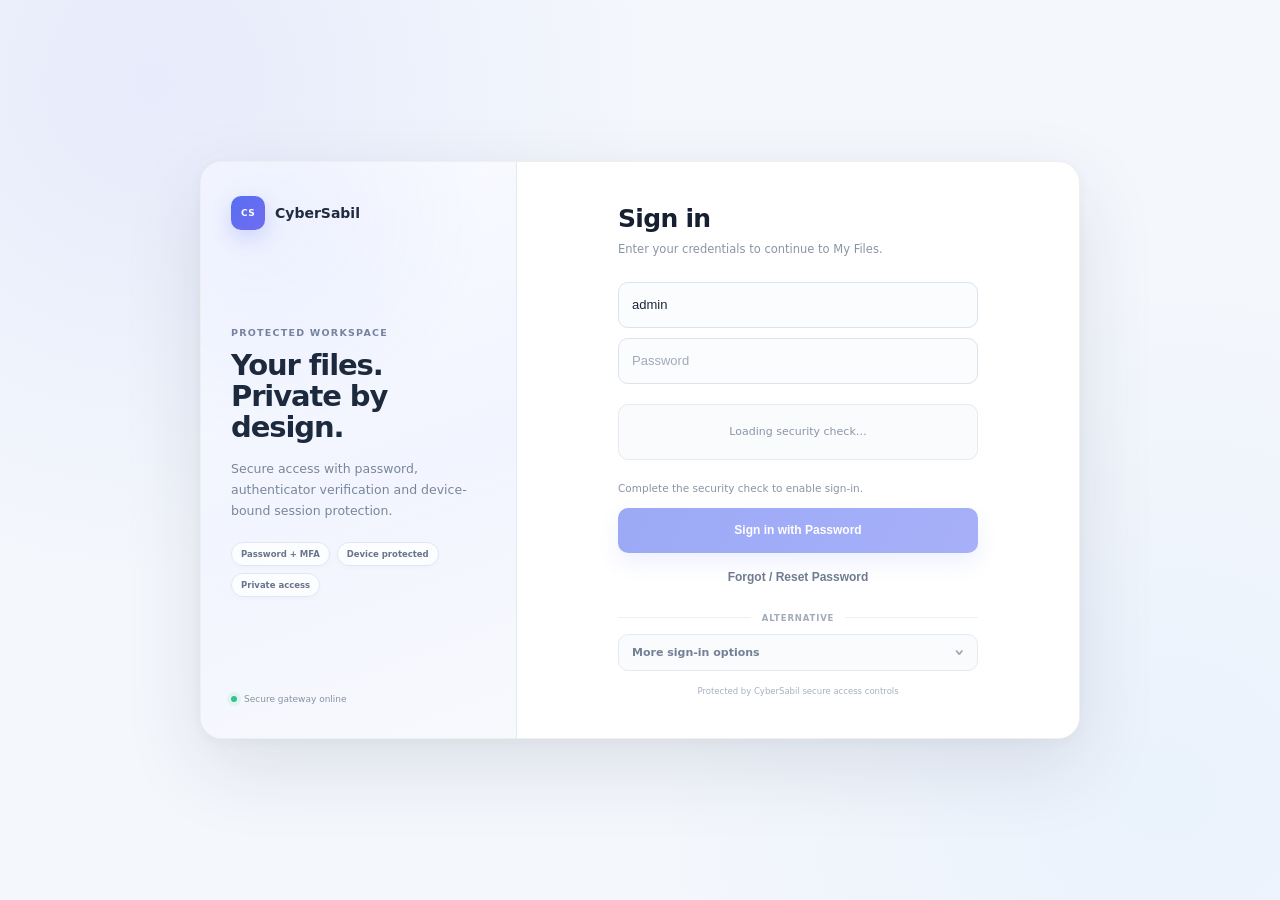
==== commit 44c574f5: "Enable preboot anti-glitch gate and refresh auth assets" ====
--- a/index.html
+++ b/index.html
@@ -1,5 +1,5 @@
 <!doctype html>
-<html lang="en">
+<html lang="en" class="cy-preboot">
 <head>
 <meta charset="utf-8">
 <meta name="viewport" content="width=device-width,initial-scale=1,viewport-fit=cover">
@@ -7,7 +7,7 @@
 <meta http-equiv="Content-Security-Policy" content="default-src 'self'; script-src 'self' https://challenges.cloudflare.com; style-src 'self'; img-src 'self' data:; connect-src https://cybersabil-myfile-gateway.multi4u121.workers.dev https://challenges.cloudflare.com; frame-src https://cybersabil-myfile-gateway.multi4u121.workers.dev https://challenges.cloudflare.com; object-src 'none'; base-uri 'none'; form-action 'none';">
 <title>CyberSabil Public Files</title>
 <link rel="stylesheet" href="./style.css?v=ultra1">
-<link rel="stylesheet" href="./premium-auth.css?v=ultra1">
+<link rel="stylesheet" href="./premium-auth.css?v=authv2">
 </head>
 <body>
 
@@ -54,9 +54,9 @@
 <script src="https://challenges.cloudflare.com/turnstile/v0/api.js?render=explicit" defer></script>
 <script src="./simplewebauthn-browser.js" defer></script>
 <script src="./qrcode.min.js?v=1.5.4"></script>
-<script src="./mfa-shim.js?v=qr2"></script>
-<script src="./password-auth.js?v=ultra1"></script>
-<script src="./premium-auth.js?v=ultra1"></script>
-<script src="./app.js?v=ultra1" defer></script>
+<script src="./mfa-shim.js?v=mfav3"></script>
+<script src="./password-auth.js?v=authv2"></script>
+<script src="./premium-auth.js?v=authv2"></script>
+<script src="./app.js?v=authv2" defer></script>
 </body>
 </html>
--- a/premium-auth.css
+++ b/premium-auth.css
@@ -1,4 +1,49 @@
-/* CYBERSABIL_ULTRA_PREMIUM_AUTH_V1 */
+/* CYBERSABIL_PREFERRED_SPLIT_AUTH_ULTRA_V2 */
+
+:root{
+  --ca-bg:#f4f7fc;
+  --ca-card:#ffffff;
+  --ca-text:#172033;
+  --ca-muted:#7c889a;
+  --ca-line:#e5eaf1;
+  --ca-primary:#586ef3;
+  --ca-primary2:#6d6cf2;
+  --ca-error:#d84c4c;
+  --ca-success:#2aa876;
+}
+
+/* ---- no-refresh-glitch preboot gate ---- */
+html.cy-preboot body{
+  background:#f4f7fc!important;
+}
+html.cy-preboot body>*{
+  visibility:hidden!important;
+}
+html.cy-preboot::before{
+  content:"";
+  position:fixed;
+  inset:0;
+  z-index:2147483645;
+  background:
+    radial-gradient(circle at 12% 14%,rgba(88,110,243,.08),transparent 30rem),
+    radial-gradient(circle at 88% 86%,rgba(103,126,242,.055),transparent 28rem),
+    #f4f7fc;
+}
+html.cy-preboot::after{
+  content:"";
+  position:fixed;
+  left:50%;
+  top:50%;
+  z-index:2147483646;
+  width:28px;
+  height:28px;
+  margin:-14px 0 0 -14px;
+  border:3px solid rgba(88,110,243,.14);
+  border-top-color:#6075f3;
+  border-radius:50%;
+  animation:ca-preboot-spin .7s linear infinite;
+}
+@keyframes ca-preboot-spin{to{transform:rotate(360deg)}}
 
 #authLayer{
   position:fixed!important;
@@ -10,35 +55,45 @@
   overflow:auto!important;
   padding:24px!important;
   background:
-    radial-gradient(circle at 18% 12%,rgba(63,109,246,.08),transparent 32rem),
-    radial-gradient(circle at 88% 86%,rgba(245,158,11,.05),transparent 30rem),
-    #f6f8fc!important;
-}
-#authLayer.hidden{display:none!important}
+    radial-gradient(circle at 12% 9%,rgba(88,110,243,.085),transparent 31rem),
+    radial-gradient(circle at 91% 88%,rgba(89,169,255,.065),transparent 32rem),
+    #f4f7fc!important;
+}
+#authLayer.hidden,#authLayer[hidden],#authLayer.is-hidden{display:none!important}
 
 #premiumAuthShell{
-  width:min(460px,100%);
-  min-height:0;
-  display:block;
+  width:min(880px,100%);
+  min-height:504px;
+  display:grid;
+  grid-template-columns:36% 64%;
   overflow:hidden;
-  border:1px solid #e1e7f0;
+  border:1px solid rgba(29,42,67,.075);
   border-radius:22px;
   background:#fff;
-  box-shadow:0 24px 70px rgba(31,43,66,.11);
-  animation:cy-auth-enter .28s ease-out;
-}
+  box-shadow:
+    0 28px 80px rgba(31,43,66,.115),
+    0 3px 12px rgba(31,43,66,.035);
+  animation:ca-shell-in .34s cubic-bezier(.2,.8,.2,1);
+}
+
 .premiumAuthHero{
-  padding:24px 26px 0;
-  border:0;
-  background:#fff;
-}
+  position:relative;
+  padding:34px 30px;
+  display:flex;
+  flex-direction:column;
+  border-right:1px solid #e4e9f1;
+  background:
+    radial-gradient(circle at 18% 10%,rgba(90,115,244,.065),transparent 14rem),
+    linear-gradient(160deg,#f9fbff 0%,#f2f5ff 56%,#f8f9fd 100%);
+}
+
 .premiumBrand{
   display:flex;
   align-items:center;
   gap:10px;
-  color:#1c2638;
-  font-size:13px;
-  font-weight:700;
+  color:#202b40;
+  font-size:14px;
+  font-weight:720;
 }
 .premiumBrandMark{
   width:34px;
@@ -46,31 +101,91 @@
   display:grid;
   place-items:center;
   border-radius:10px;
-  background:linear-gradient(135deg,#4d72f1,#6f66e7);
   color:#fff;
   font-size:9px;
-  font-weight:850;
-  box-shadow:0 7px 18px rgba(77,114,241,.18);
-}
-.premiumHeroMain,.premiumHeroFoot{display:none}
+  font-weight:860;
+  letter-spacing:.04em;
+  background:linear-gradient(135deg,#566ff2,#716cf0);
+  box-shadow:0 8px 20px rgba(86,111,242,.21);
+}
+
+.premiumHeroMain{margin:auto 0}
+.premiumEyebrow{
+  margin-bottom:12px;
+  color:#7582a1;
+  font-size:9.5px;
+  font-weight:760;
+  letter-spacing:.13em;
+  text-transform:uppercase;
+}
+.premiumHeroMain h1{
+  margin:0;
+  max-width:270px;
+  color:#1d293d;
+  font-size:29px;
+  line-height:1.08;
+  font-weight:680;
+  letter-spacing:-.038em;
+}
+.premiumHeroMain p{
+  margin:15px 0 0;
+  max-width:270px;
+  color:#79869a;
+  font-size:12.5px;
+  line-height:1.68;
+}
+.premiumTrustRow{
+  display:flex;
+  flex-wrap:wrap;
+  gap:7px;
+  margin-top:21px;
+}
+.premiumTrustChip{
+  padding:6px 9px;
+  border:1px solid #e1e7f0;
+  border-radius:999px;
+  background:rgba(255,255,255,.78);
+  color:#68758a;
+  font-size:8.5px;
+  font-weight:620;
+  box-shadow:0 2px 5px rgba(36,48,73,.025);
+}
+.premiumHeroFoot{
+  display:flex;
+  align-items:center;
+  gap:7px;
+  color:#8793a5;
+  font-size:9px;
+}
+.premiumLiveDot{
+  width:6px;
+  height:6px;
+  border-radius:50%;
+  background:#32c48d;
+  box-shadow:0 0 0 4px rgba(50,196,141,.09);
+}
+
 .premiumAuthPane{
-  padding:22px 26px 26px;
+  display:flex;
+  align-items:center;
+  justify-content:center;
+  padding:42px 52px;
   background:#fff;
 }
-.premiumAuthInner{width:100%}
-.premiumAuthTop{margin-bottom:18px}
+.premiumAuthInner{width:min(100%,360px)}
+.premiumAuthTop{margin-bottom:23px}
 .premiumAuthTop h2{
   margin:0;
   color:#172033;
-  font-size:24px;
+  font-size:25px;
   line-height:1.2;
   font-weight:680;
-  letter-spacing:-.025em;
+  letter-spacing:-.028em;
 }
 .premiumAuthTop p{
   margin:7px 0 0;
-  color:#8490a2;
-  font-size:12px;
+  color:#8995a6;
+  font-size:11.5px;
   line-height:1.5;
 }
 
@@ -78,6 +193,7 @@
   margin:0!important;
   padding:0!important;
   border:0!important;
+  border-radius:0!important;
   background:transparent!important;
 }
 #cybersabilPasswordPanel>div:first-child{display:none!important}
@@ -86,49 +202,56 @@
   height:46px!important;
   margin:0 0 10px!important;
   padding:0 13px!important;
+  box-sizing:border-box!important;
   border:1px solid #dce3ec!important;
-  border-radius:11px!important;
+  border-radius:10px!important;
   outline:none!important;
   background:#fbfcfe!important;
-  color:#182237!important;
+  color:#1b2639!important;
+  caret-color:#657af1!important;
   font-size:13px!important;
-  font-weight:480!important;
-  transition:border-color .16s ease,box-shadow .16s ease,background .16s ease!important;
-}
+  font-weight:470!important;
+  transition:border-color .17s ease,box-shadow .17s ease,background .17s ease!important;
+}
+#cybersabilPasswordPanel input::placeholder{color:#a1aab8!important}
 #cybersabilPasswordPanel input:focus{
-  border-color:#8ba2f8!important;
+  border-color:#879df5!important;
   background:#fff!important;
-  box-shadow:0 0 0 4px rgba(63,109,246,.075)!important;
+  box-shadow:0 0 0 4px rgba(88,110,243,.08)!important;
 }
 #cybersabilPasswordPanel button{
-  min-height:44px!important;
+  min-height:45px!important;
   border:0!important;
-  border-radius:11px!important;
+  border-radius:10px!important;
   font-size:12px!important;
-  font-weight:650!important;
+  font-weight:660!important;
   cursor:pointer!important;
-}
+  transition:transform .14s ease,box-shadow .14s ease,opacity .14s ease!important;
+}
+#cybersabilPasswordPanel button:hover{transform:translateY(-1px)}
 #cybersabilPasswordPanel button:not(:last-child){
-  background:linear-gradient(135deg,#4a6ff0,#635fe0)!important;
   color:#fff!important;
-  box-shadow:0 8px 18px rgba(74,111,240,.16)!important;
+  background:linear-gradient(120deg,#556df1,#6878f4)!important;
+  box-shadow:0 10px 22px rgba(85,109,241,.17)!important;
 }
 #cybersabilPasswordPanel button:last-child{
   min-height:34px!important;
   margin-top:5px!important;
+  color:#6f7c90!important;
   background:transparent!important;
-  color:#6f7b8f!important;
   box-shadow:none!important;
 }
+#cybersabilPasswordPanel button:last-child:hover{color:#4d5dca!important}
+
 .premiumDivider{
   display:flex;
   align-items:center;
   gap:11px;
   margin:17px 0 11px;
-  color:#a1aab8;
-  font-size:9px;
-  font-weight:650;
-  letter-spacing:.08em;
+  color:#a1abba;
+  font-size:8.5px;
+  font-weight:680;
+  letter-spacing:.1em;
   text-transform:uppercase;
 }
 .premiumDivider::before,.premiumDivider::after{
@@ -139,65 +262,252 @@
 }
 #premiumAuthOptions{
   border:1px solid #e5eaf1;
-  border-radius:11px;
+  border-radius:10px;
+  background:#fafbfd;
   overflow:hidden;
-  background:#fafbfd;
+  transition:border-color .16s ease,box-shadow .16s ease;
+}
+#premiumAuthOptions[open]{
+  border-color:#dce3ee;
+  box-shadow:0 5px 14px rgba(31,43,66,.04);
 }
 #premiumAuthOptions summary{
   position:relative;
   padding:11px 13px;
+  cursor:pointer;
+  user-select:none;
   list-style:none;
-  cursor:pointer;
-  color:#6f7b8f;
+  color:#738095;
   font-size:11px;
-  font-weight:580;
+  font-weight:570;
 }
 #premiumAuthOptions summary::-webkit-details-marker{display:none}
 #premiumAuthOptions summary::after{
   content:"›";
   position:absolute;
   right:13px;
-  top:8px;
-  color:#9da7b5;
+  top:7px;
+  color:#9aa5b4;
   font-size:18px;
   transform:rotate(90deg);
   transition:transform .16s ease;
 }
 #premiumAuthOptions[open] summary::after{transform:rotate(-90deg)}
 #premiumPasskeyMount{padding:0 10px 10px}
+
 #loginBtn{
+  position:relative!important;
   width:100%!important;
-  min-height:40px!important;
+  min-height:41px!important;
   margin:0!important;
-  border:1px solid #dde4ed!important;
-  border-radius:10px!important;
+  padding:0 12px!important;
+  border:1px solid #dfe5ed!important;
+  border-radius:9px!important;
+  color:#556277!important;
   background:#fff!important;
-  color:#526078!important;
+  box-shadow:none!important;
   font-size:11px!important;
   font-weight:620!important;
-  box-shadow:none!important;
-}
+  transition:background .16s ease,border-color .16s ease,color .16s ease!important;
+}
+#loginBtn:hover{
+  background:#f6f8fc!important;
+  border-color:#d3dce8!important;
+  color:#2e3c55!important;
+}
+#loginBtn.passkey-busy{
+  padding-left:36px!important;
+  color:#53617a!important;
+  cursor:wait!important;
+}
+#loginBtn.passkey-busy::before{
+  content:"";
+  position:absolute;
+  left:14px;
+  top:50%;
+  width:13px;
+  height:13px;
+  margin-top:-7px;
+  border:2px solid rgba(88,110,243,.18);
+  border-top-color:#6075f3;
+  border-radius:50%;
+  animation:ca-passkey-spin .7s linear infinite;
+}
+@keyframes ca-passkey-spin{to{transform:rotate(360deg)}}
+
 .premiumAuthFoot{
-  margin-top:14px;
+  margin-top:15px;
   text-align:center;
-  color:#a7b0bd;
-  font-size:9px;
+  color:#a8b0bd;
+  font-size:8.5px;
 }
 .premiumLegacyHidden{display:none!important}
 
-@keyframes cy-auth-enter{
-  from{opacity:0;transform:translateY(8px) scale(.992)}
+/* ---------- shared polished MFA / modal UI ---------- */
+.cy-mfa-overlay{
+  position:fixed!important;
+  inset:0!important;
+  z-index:2147483647!important;
+  display:flex!important;
+  align-items:center!important;
+  justify-content:center!important;
+  padding:18px!important;
+  background:rgba(22,29,42,.52)!important;
+  backdrop-filter:blur(7px)!important;
+  -webkit-backdrop-filter:blur(7px)!important;
+}
+.cy-mfa-card{
+  box-sizing:border-box!important;
+  width:min(410px,100%)!important;
+  max-height:92vh!important;
+  overflow:auto!important;
+  padding:22px!important;
+  border:1px solid rgba(255,255,255,.65)!important;
+  border-radius:16px!important;
+  background:#fff!important;
+  color:#172033!important;
+  box-shadow:0 26px 75px rgba(17,24,39,.22)!important;
+  animation:ca-modal-in .2s ease-out!important;
+}
+.cy-mfa-card h2{
+  margin:0 0 8px!important;
+  color:#172033!important;
+  font-size:20px!important;
+  line-height:1.25!important;
+  font-weight:680!important;
+  letter-spacing:-.02em!important;
+}
+.cy-mfa-card p{
+  margin:0 0 12px!important;
+  color:#778397!important;
+  font-size:11.5px!important;
+  line-height:1.55!important;
+}
+.cy-modal-input{
+  box-sizing:border-box!important;
+  width:100%!important;
+  min-height:46px!important;
+  margin:8px 0!important;
+  padding:0 13px!important;
+  border:1px solid #dce3ec!important;
+  border-radius:10px!important;
+  outline:none!important;
+  background:#fbfcfe!important;
+  color:#172033!important;
+  font-size:15px!important;
+  transition:border-color .16s ease,box-shadow .16s ease!important;
+}
+.cy-modal-input:focus{
+  border-color:#879df5!important;
+  box-shadow:0 0 0 4px rgba(88,110,243,.08)!important;
+}
+.cy-mfa-code{
+  font-size:21px!important;
+  letter-spacing:.24em!important;
+  text-align:center!important;
+  font-variant-numeric:tabular-nums!important;
+}
+.cy-modal-btn{
+  box-sizing:border-box!important;
+  width:100%!important;
+  min-height:44px!important;
+  margin-top:10px!important;
+  border:0!important;
+  border-radius:10px!important;
+  cursor:pointer!important;
+  font-size:12px!important;
+  font-weight:660!important;
+}
+.cy-modal-btn.primary{
+  background:linear-gradient(120deg,#556df1,#6878f4)!important;
+  color:#fff!important;
+  box-shadow:0 8px 18px rgba(85,109,241,.15)!important;
+}
+.cy-modal-btn.secondary{
+  background:#f1f4f8!important;
+  color:#526078!important;
+}
+.cy-modal-btn:disabled{opacity:.58!important;cursor:wait!important}
+.cy-inline-note{
+  min-height:17px!important;
+  margin-top:8px!important;
+  font-size:10.5px!important;
+  line-height:1.45!important;
+}
+.cy-inline-note.error{color:var(--ca-error)!important}
+.cy-inline-note.success{color:var(--ca-success)!important}
+.cy-inline-note.muted{color:#8a95a6!important}
+.cy-input-error{
+  border-color:#e36b6b!important;
+  box-shadow:0 0 0 4px rgba(227,107,107,.085)!important;
+}
+.cy-shake{animation:ca-shake .34s ease!important}
+@keyframes ca-shake{
+  0%{transform:translateX(0)}
+  20%{transform:translateX(-7px)}
+  40%{transform:translateX(7px)}
+  60%{transform:translateX(-5px)}
+  80%{transform:translateX(5px)}
+  100%{transform:translateX(0)}
+}
+@keyframes ca-shell-in{
+  from{opacity:0;transform:translateY(8px) scale(.994)}
   to{opacity:1;transform:translateY(0) scale(1)}
 }
-
+@keyframes ca-modal-in{
+  from{opacity:0;transform:translateY(7px) scale(.988)}
+  to{opacity:1;transform:translateY(0) scale(1)}
+}
+
+/* tablet */
+@media(max-width:800px){
+  #authLayer{padding:18px!important}
+  #premiumAuthShell{
+    width:min(600px,100%);
+    min-height:0;
+    grid-template-columns:1fr;
+  }
+  .premiumAuthHero{
+    padding:22px 26px 20px;
+    border-right:0;
+    border-bottom:1px solid #e5eaf1;
+  }
+  .premiumHeroMain{margin:20px 0 0}
+  .premiumHeroMain h1{max-width:none;font-size:25px}
+  .premiumHeroMain p{max-width:470px;margin-top:11px}
+  .premiumTrustRow{margin-top:14px}
+  .premiumHeroFoot{display:none}
+  .premiumAuthPane{padding:30px 34px 34px}
+}
+
+/* phone: retain same visual language, not squeezed desktop */
 @media(max-width:520px){
-  #authLayer{padding:12px!important;align-items:flex-start!important}
-  #premiumAuthShell{margin:auto;border-radius:18px}
-  .premiumAuthHero{padding:19px 19px 0}
-  .premiumAuthPane{padding:19px 19px 22px}
+  #authLayer{padding:10px!important;align-items:flex-start!important}
+  #premiumAuthShell{
+    width:100%;
+    margin:auto;
+    border-radius:17px;
+  }
+  .premiumAuthHero{padding:17px 18px 16px}
+  .premiumBrandMark{width:31px;height:31px}
+  .premiumHeroMain{margin-top:14px}
+  .premiumEyebrow{display:none}
+  .premiumHeroMain h1{font-size:21px}
+  .premiumHeroMain p{display:none}
+  .premiumTrustRow{margin-top:11px}
+  .premiumTrustChip{font-size:8px;padding:5px 7px}
+  .premiumAuthPane{padding:24px 18px 27px}
+  .premiumAuthTop{margin-bottom:19px}
   .premiumAuthTop h2{font-size:22px}
+  .cy-mfa-overlay{padding:10px!important}
 }
 @media(max-width:360px){
   #authLayer{padding:0!important}
-  #premiumAuthShell{width:100%;min-height:100dvh;border:0;border-radius:0;box-shadow:none}
-}
+  #premiumAuthShell{min-height:100dvh;border:0;border-radius:0;box-shadow:none}
+}
+@media(prefers-reduced-motion:reduce){
+  *,*::before,*::after{
+    animation-duration:.01ms!important;
+    transition-duration:.01ms!important;
+  }
+}
